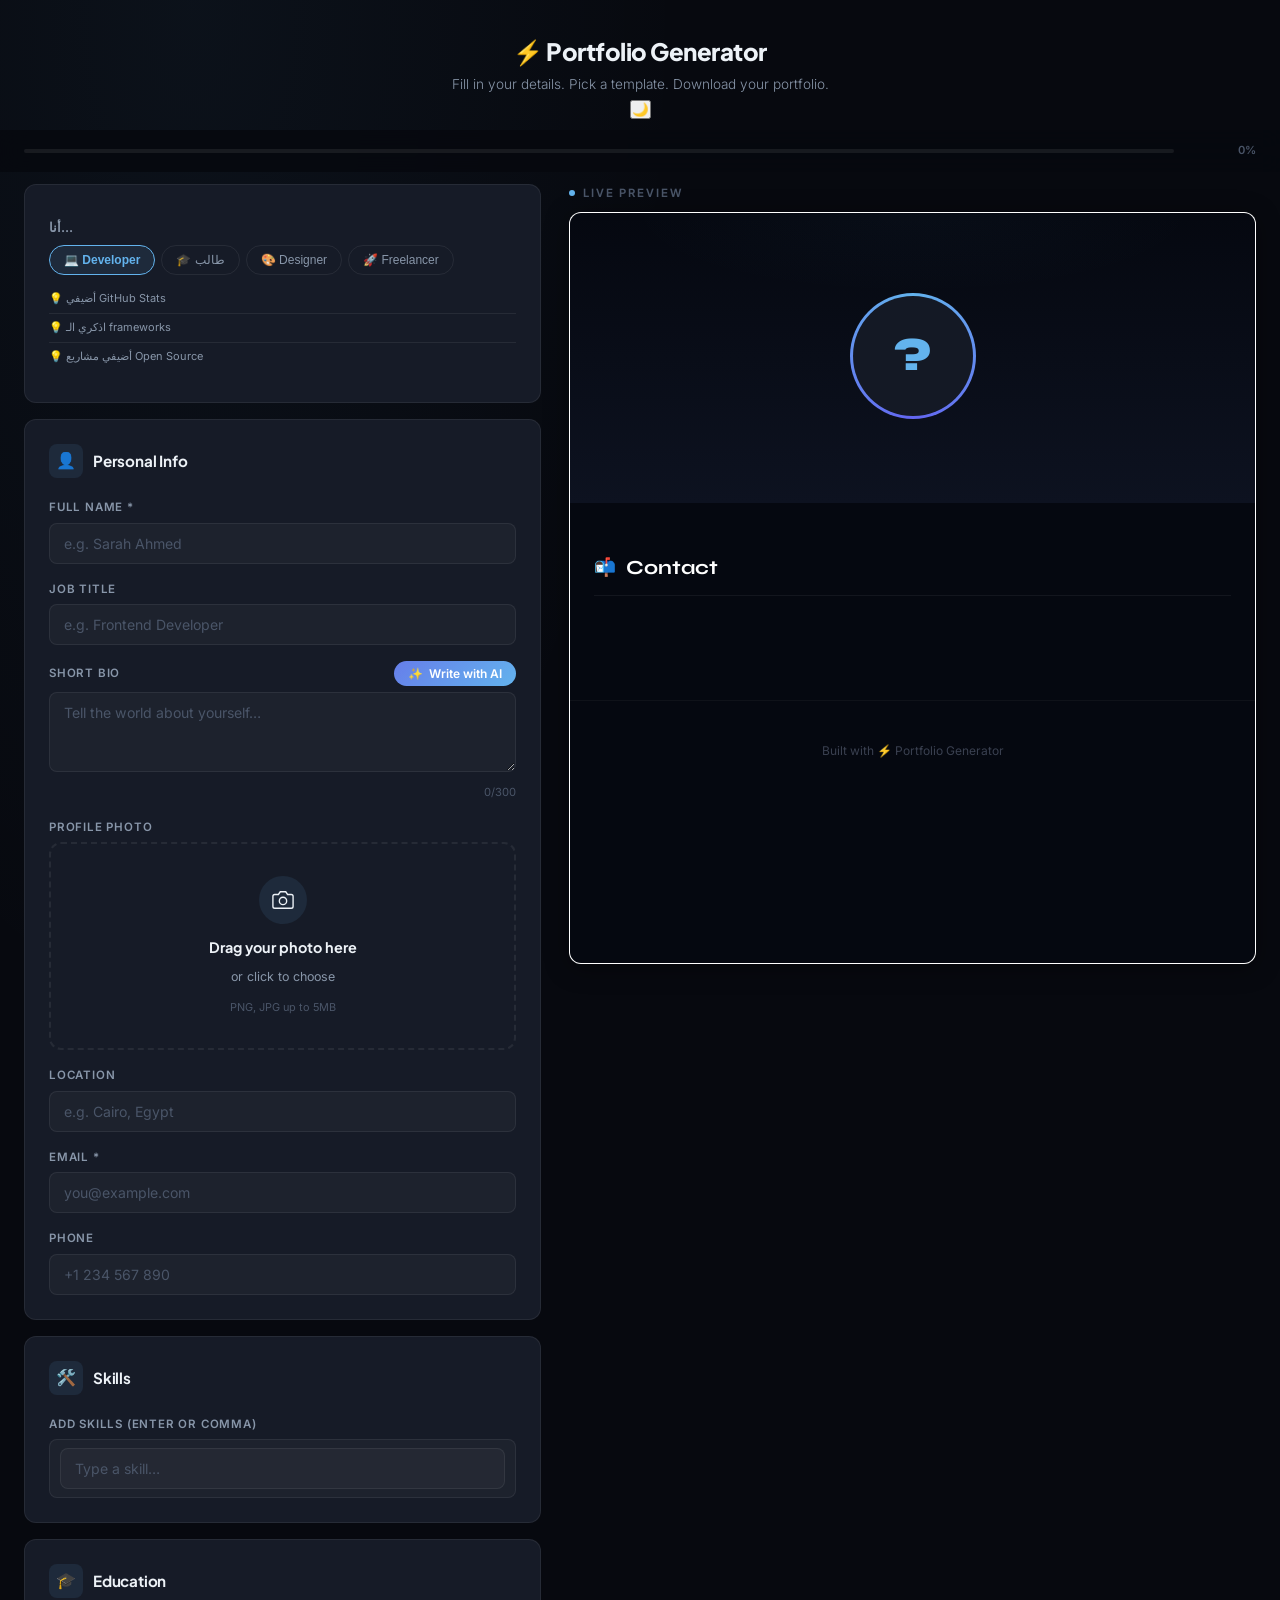
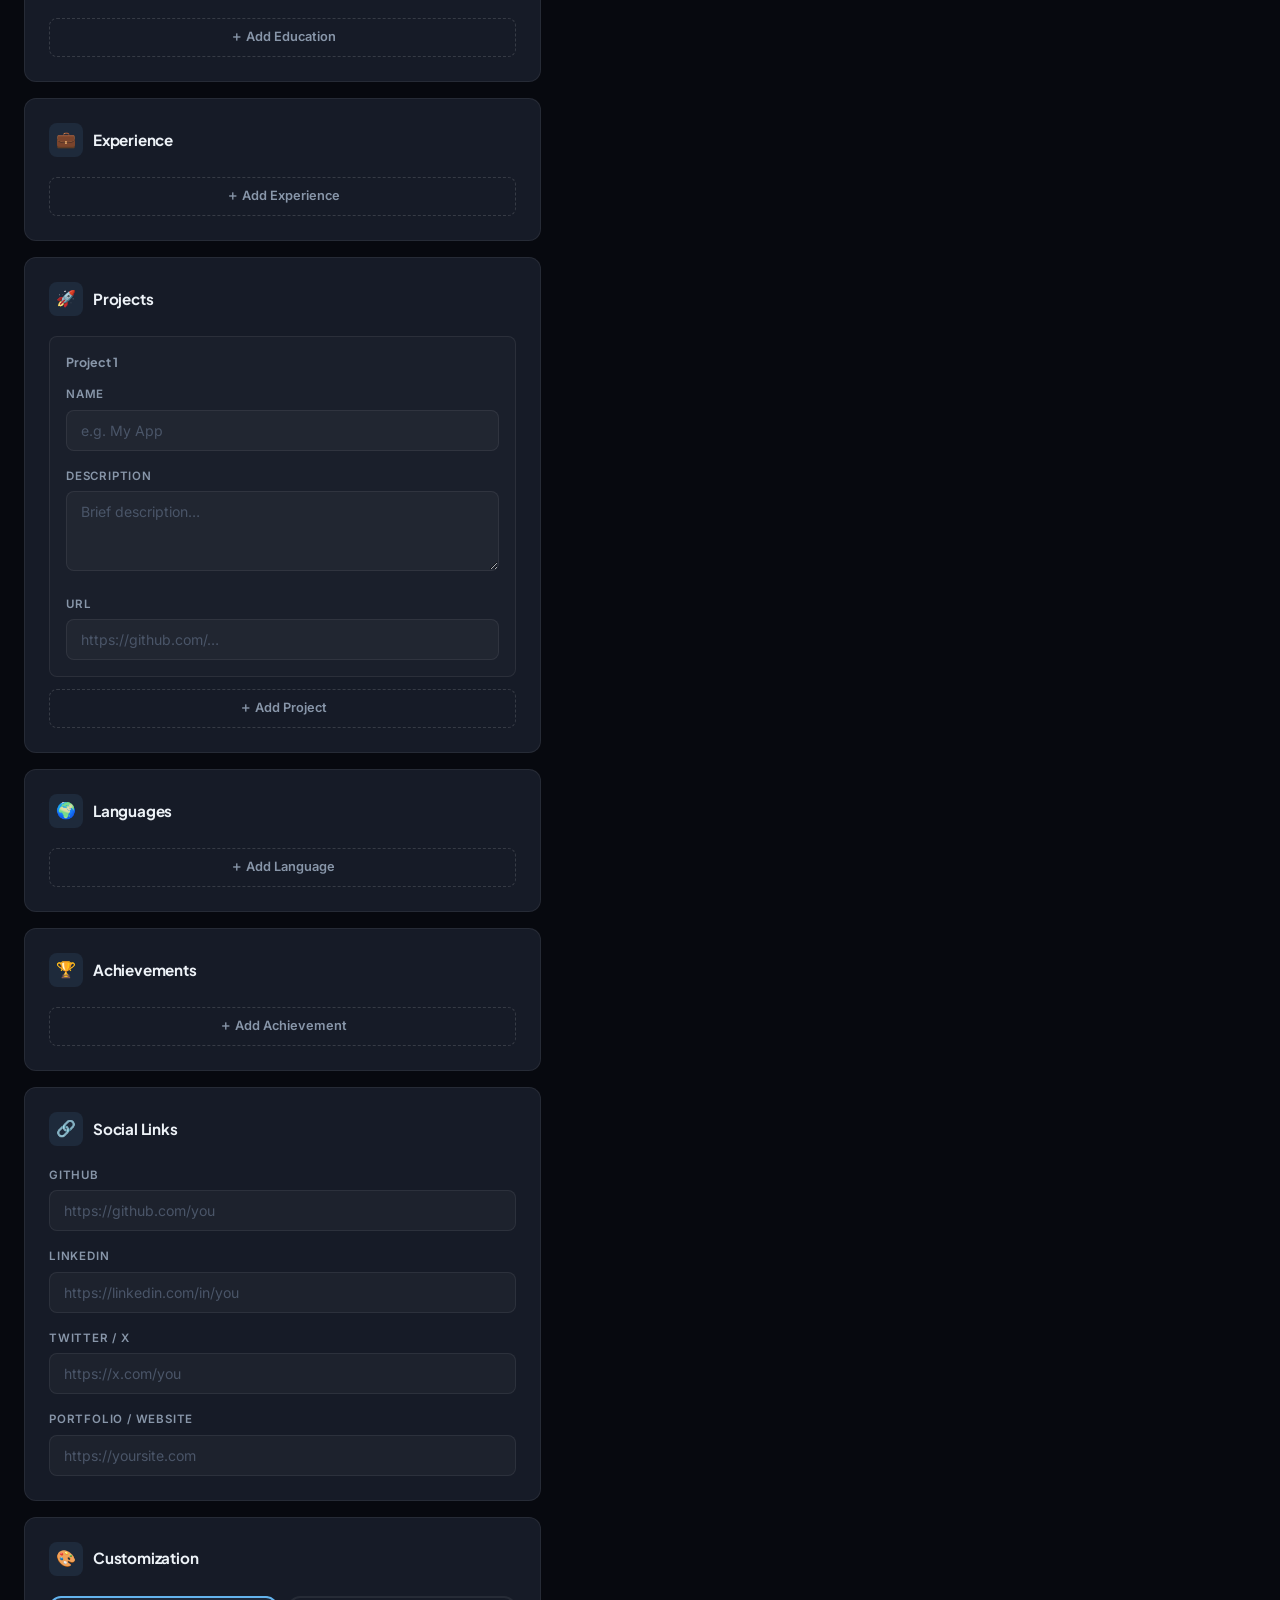
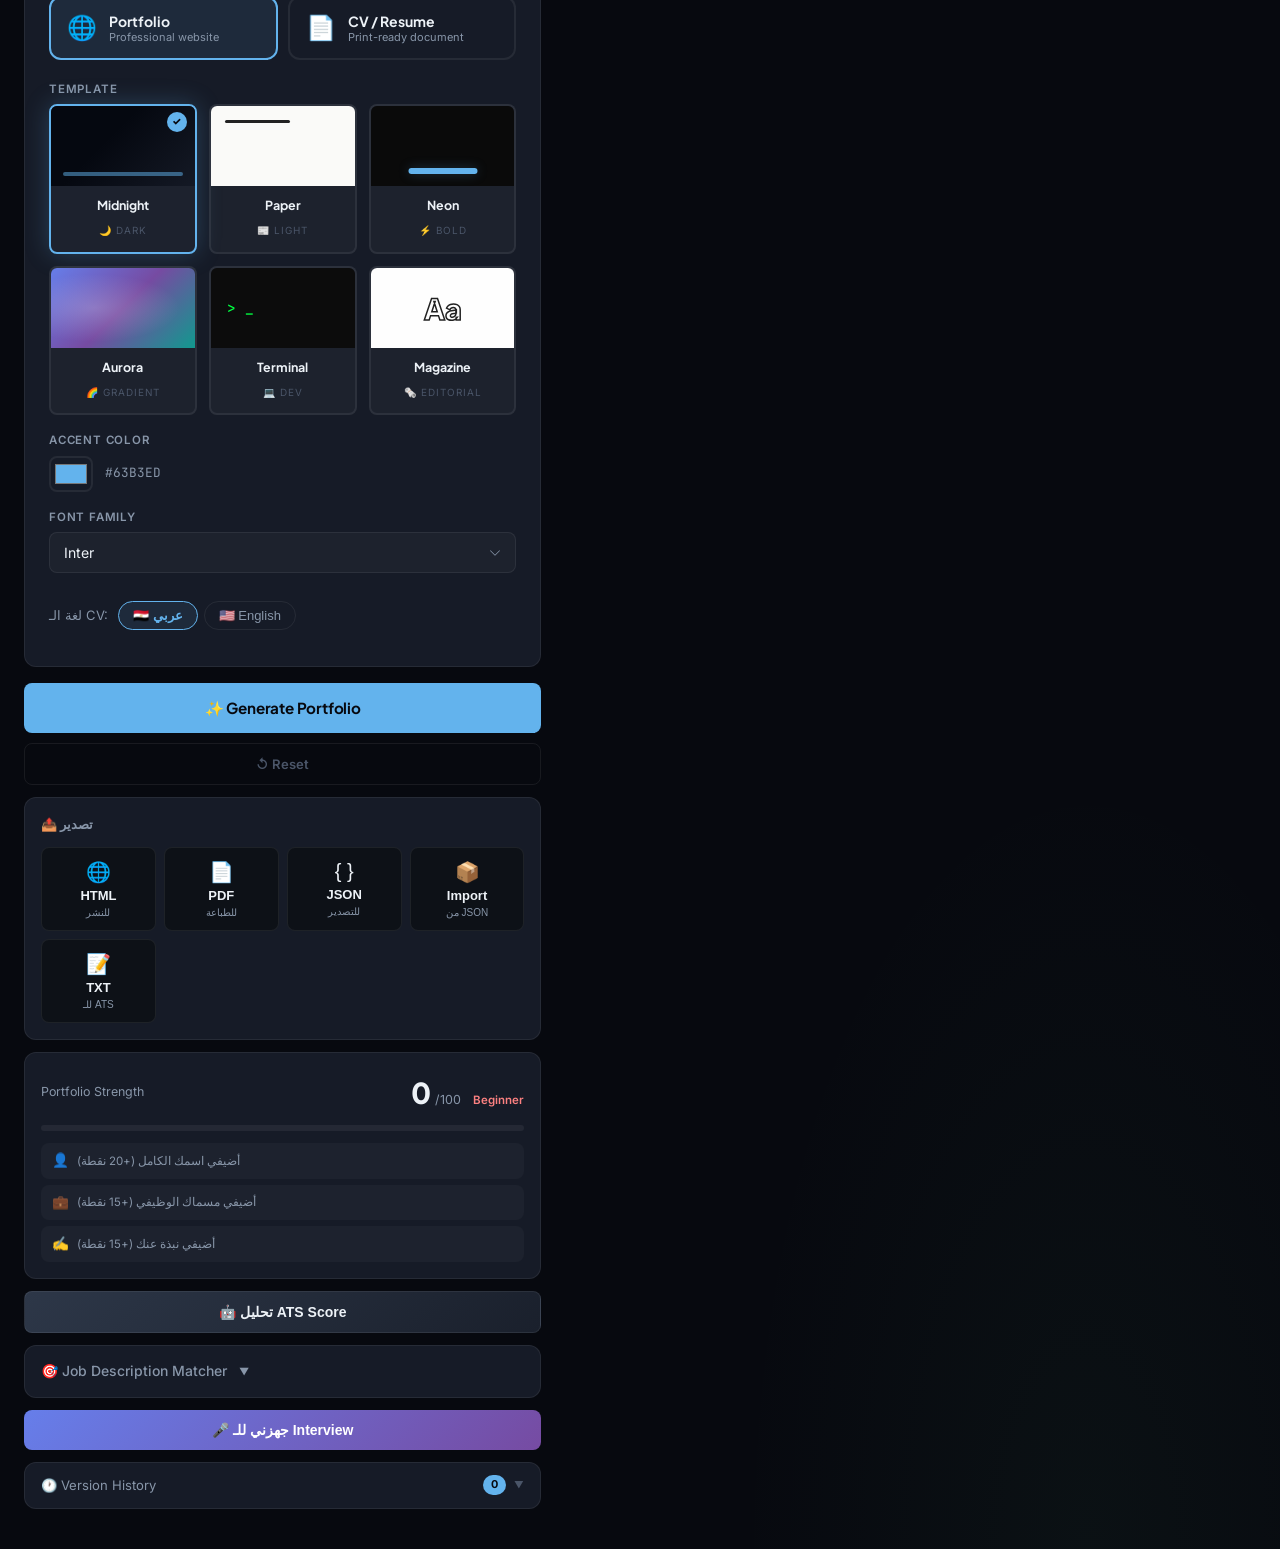
==== index.html @ d38e33a7 "fix: restructure files to root" ====
<!DOCTYPE html>
<html lang="en">
<head>
  <meta charset="UTF-8" />
  <meta name="viewport" content="width=device-width, initial-scale=1.0" />

  <!-- SEO -->
  <title>Portfolio Generator — اصنع Portfolio احترافي في دقيقتين</title>
  <meta name="description"
    content="أداة مجانية لإنشاء Portfolio و CV احترافي بالذكاء الاصطناعي. اختر من 6 قوالب، صدّر PDF، واحصل على ATS Score." />
  <meta name="keywords"
    content="portfolio generator, CV builder, resume, ذكاء اصطناعي, سيرة ذاتية" />
  <meta name="author" content="Portfolio Generator" />

  <!-- Open Graph (for WhatsApp / Facebook sharing) -->
  <meta property="og:title" content="Portfolio Generator" />
  <meta property="og:description" content="اصنع Portfolio احترافي في دقيقتين" />
  <meta property="og:type" content="website" />
  <meta property="og:url" content="https://yourusername.github.io/portfolio-generator" />
  <meta property="og:image" content="https://yourusername.github.io/portfolio-generator/preview.png" />

  <!-- Twitter Card -->
  <meta name="twitter:card" content="summary_large_image" />
  <meta name="twitter:title" content="Portfolio Generator" />
  <meta name="twitter:description" content="اصنع Portfolio احترافي في دقيقتين" />

  <!-- Favicon -->
  <link rel="icon" href="favicon.ico" />
  <link rel="apple-touch-icon" href="apple-touch-icon.png" />

  <!-- Fonts -->
  <link rel="preconnect" href="https://fonts.googleapis.com" />
  <link rel="preconnect" href="https://fonts.gstatic.com" crossorigin />
  <link href="https://fonts.googleapis.com/css2?family=Plus+Jakarta+Sans:wght@400;500;600;700;800&family=Inter:wght@300;400;500&display=swap" rel="stylesheet" />
  <link rel="stylesheet" href="style.css">
</head>
<body>

  <!-- App Loader -->
  <div id="appLoader" class="app-loader">
    <div class="loader-content">
      <div class="loader-spinner"></div>
      <p class="loader-text">جاري التحميل...</p>
    </div>
  </div>

  <header class="app-header">
    <div class="header-content">
      <div class="header-logo">
        <h1><span>⚡</span> Portfolio Generator</h1>
        <p>Fill in your details. Pick a template. Download your portfolio.</p>
      </div>
      <button class="theme-toggle" id="themeToggle" onclick="toggleTheme()" aria-label="Toggle theme">
        <span class="theme-icon">🌙</span>
      </button>
    </div>
  </header>

  <!-- Progress Bar -->
  <div class="progress-bar-container" id="progressContainer">
    <div class="progress-bar-track">
      <div class="progress-bar-fill" id="progressFill"></div>
    </div>
    <span class="progress-text" id="progressText">0%</span>
  </div>

  <main class="app-container">
    <!-- =================== FORM COLUMN =================== -->
    <div class="form-column" id="formColumn">

      <!-- Shared Portfolio Banner -->
      <div id="sharedBanner" class="shared-banner" style="display:none">
        <span>👀 You're viewing a shared Portfolio</span>
        <button type="button" onclick="window._clearSharedPortfolio()">Start Fresh</button>
      </div>


      <!-- Profile Type Selector -->
      <div class="form-section">
        <div class="profile-type-selector">
          <div class="profile-type-label">أنا...</div>
          <div class="profile-types">
            <button class="profile-type-btn active" data-type="developer" onclick="setProfileType('developer')" type="button">💻 Developer</button>
            <button class="profile-type-btn" data-type="student" onclick="setProfileType('student')" type="button">🎓 طالب</button>
            <button class="profile-type-btn" data-type="designer" onclick="setProfileType('designer')" type="button">🎨 Designer</button>
            <button class="profile-type-btn" data-type="freelancer" onclick="setProfileType('freelancer')" type="button">🚀 Freelancer</button>
          </div>
          <div id="profileTips" class="profile-tips"><div class="profile-tip">💡 أضيفي GitHub Stats</div><div class="profile-tip">💡 اذكري الـ frameworks</div><div class="profile-tip">💡 أضيفي مشاريع Open Source</div></div>
        </div>
      </div>

      <!-- Section 1: Personal Info -->
      <div class="form-section" id="sectionPersonal">
        <div class="section-header" data-section="personal">
          <div class="section-icon">👤</div>
          <span class="section-title">Personal Info</span>
          <span class="section-header-toggle" aria-hidden="true">▼</span>
        </div>
        <div class="section-body" id="bodyPersonal">
          <div class="field">
            <label for="fullName">Full Name *</label>
            <input type="text" id="fullName" class="form-input" placeholder="e.g. Sarah Ahmed" required>
            <p class="error-message" id="errorName">Name is required.</p>
          </div>
          <div class="field">
            <label for="jobTitle">Job Title</label>
            <input type="text" id="jobTitle" class="form-input" placeholder="e.g. Frontend Developer">
          </div>
          <div class="field">
            <div class="bio-header">
              <label for="bio">Short Bio</label>
              <button type="button" class="btn-ai" id="aiBioBtn">
                <span class="ai-icon">✨</span>
                <span class="ai-text">Write with AI</span>
              </button>
            </div>
            <textarea id="bio" class="form-input" maxlength="300" placeholder="Tell the world about yourself…"></textarea>
            <div class="char-count"><span id="bioCount">0</span>/300</div>
          </div>
          <!-- Photo Upload -->
          <div class="field">
            <label>Profile Photo</label>
            <div class="photo-upload-area" id="photoUploadArea">
              <div class="upload-placeholder" id="uploadPlaceholder">
                <div class="upload-icon">
                  <svg viewBox="0 0 24 24" fill="none"><path d="M23 19a2 2 0 0 1-2 2H3a2 2 0 0 1-2-2V8a2 2 0 0 1 2-2h4l2-3h6l2 3h4a2 2 0 0 1 2 2z" stroke="currentColor" stroke-width="1.5" fill="none"/><circle cx="12" cy="13" r="4" stroke="currentColor" stroke-width="1.5" fill="none"/></svg>
                </div>
                <p class="upload-label">Drag your photo here</p>
                <p class="upload-sub">or click to choose</p>
                <span class="upload-hint">PNG, JPG up to 5MB</span>
              </div>
              <img id="photoPreviewImg" class="photo-preview-img" alt="Profile photo preview" style="display:none" />
              <button class="remove-photo-btn" id="removePhotoBtn" type="button" style="display:none" aria-label="Remove photo">✕</button>
              <input type="file" id="photoInput" accept="image/*" style="display:none" />
            </div>
          </div>
          <div class="field">
            <label for="location">Location</label>
            <input type="text" id="location" class="form-input" placeholder="e.g. Cairo, Egypt">
          </div>
          <div class="field">
            <label for="email">Email *</label>
            <input type="email" id="email" class="form-input" placeholder="you@example.com">
            <p class="error-message" id="errorEmail">Please enter a valid email.</p>
          </div>
          <div class="field">
            <label for="phone">Phone</label>
            <input type="tel" id="phone" class="form-input" placeholder="+1 234 567 890">
          </div>
        </div>
      </div>

      <!-- Section 2: Skills -->
      <div class="form-section" id="sectionSkills">
        <div class="section-header" data-section="skills">
          <div class="section-icon">🛠️</div>
          <span class="section-title">Skills</span>
          <span class="section-header-toggle" aria-hidden="true">▼</span>
        </div>
        <div class="section-body" id="bodySkills">
          <div class="field" id="skillsField">
            <label>Add Skills (Enter or comma)</label>
            <div class="skills-input-wrapper" id="skillsWrapper">
              <input type="text" id="skillInput" placeholder="Type a skill…" aria-label="Skill input">
            </div>
            <p class="error-message" id="errorSkills">Please add at least one skill.</p>
          </div>
        </div>
      </div>

      <!-- Section 3: Education -->
      <div class="form-section" id="sectionEducation">
        <div class="section-header" data-section="education">
          <div class="section-icon">🎓</div>
          <span class="section-title">Education</span>
          <span class="section-header-toggle" aria-hidden="true">▼</span>
        </div>
        <div class="section-body" id="bodyEducation">
          <div id="educationContainer"></div>
          <button class="btn-add-block" id="addEduBtn" type="button">＋ Add Education</button>
        </div>
      </div>

      <!-- Section 4: Work Experience -->
      <div class="form-section" id="sectionExperience">
        <div class="section-header" data-section="experience">
          <div class="section-icon">💼</div>
          <span class="section-title">Experience</span>
          <span class="section-header-toggle" aria-hidden="true">▼</span>
        </div>
        <div class="section-body" id="bodyExperience">
          <div id="experienceContainer"></div>
          <button class="btn-add-block" id="addExpBtn" type="button">＋ Add Experience</button>
        </div>
      </div>

      <!-- Section 5: Projects -->
      <div class="form-section" id="sectionProjects">
        <div class="section-header" data-section="projects">
          <div class="section-icon">🚀</div>
          <span class="section-title">Projects</span>
          <span class="section-header-toggle" aria-hidden="true">▼</span>
        </div>
        <div class="section-body" id="bodyProjects">
          <div id="projectsContainer"></div>
          <button class="btn-add-block" id="addProjectBtn" type="button">＋ Add Project</button>
        </div>
      </div>

      <!-- Section 6: Languages -->
      <div class="form-section" id="sectionLanguages">
        <div class="section-header" data-section="languages">
          <div class="section-icon">🌍</div>
          <span class="section-title">Languages</span>
          <span class="section-header-toggle" aria-hidden="true">▼</span>
        </div>
        <div class="section-body" id="bodyLanguages">
          <div id="languagesContainer"></div>
          <button class="btn-add-block" id="addLangBtn" type="button">＋ Add Language</button>
        </div>
      </div>

      <!-- Section 7: Achievements -->
      <div class="form-section" id="sectionAchievements">
        <div class="section-header" data-section="achievements">
          <div class="section-icon">🏆</div>
          <span class="section-title">Achievements</span>
          <span class="section-header-toggle" aria-hidden="true">▼</span>
        </div>
        <div class="section-body" id="bodyAchievements">
          <div id="achievementsContainer"></div>
          <button class="btn-add-block" id="addAchBtn" type="button">＋ Add Achievement</button>
        </div>
      </div>

      <!-- Section 8: Social Links -->
      <div class="form-section" id="sectionSocial">
        <div class="section-header" data-section="social">
          <div class="section-icon">🔗</div>
          <span class="section-title">Social Links</span>
          <span class="section-header-toggle" aria-hidden="true">▼</span>
        </div>
        <div class="section-body" id="bodySocial">
          <div class="field">
            <label for="github">GitHub</label>
            <input type="url" id="github" class="form-input" placeholder="https://github.com/you">
            <div id="githubStatsPreview" style="display:none; margin-top:8px"></div>
          </div>
          <div class="field">
            <label for="linkedin">LinkedIn</label>
            <input type="url" id="linkedin" class="form-input" placeholder="https://linkedin.com/in/you">
          </div>
          <div class="field">
            <label for="twitter">Twitter / X</label>
            <input type="url" id="twitter" class="form-input" placeholder="https://x.com/you">
          </div>
          <div class="field">
            <label for="website">Portfolio / Website</label>
            <input type="url" id="website" class="form-input" placeholder="https://yoursite.com">
          </div>
        </div>
      </div>

      <!-- Section 9: Customization -->
      <div class="form-section" id="sectionCustomize">
        <div class="section-header" data-section="customize">
          <div class="section-icon">🎨</div>
          <span class="section-title">Customization</span>
          <span class="section-header-toggle" aria-hidden="true">▼</span>
        </div>
        <div class="section-body" id="bodyCustomize">
          <!-- Output Type Selector -->
          <div class="output-type-selector" id="outputTypeSelector">
            <button class="output-btn active" data-type="portfolio" type="button">
              <span class="output-icon">🌐</span>
              <div><strong>Portfolio</strong><small>Professional website</small></div>
            </button>
            <button class="output-btn" data-type="cv" type="button">
              <span class="output-icon">📄</span>
              <div><strong>CV / Resume</strong><small>Print-ready document</small></div>
            </button>
          </div>
          <div class="field">
            <label>Template</label>
            <div class="template-grid" id="templateGrid"></div>
          </div>
          <div class="field">
            <label for="primaryColor">Accent Color</label>
            <div class="color-picker-row">
              <input type="color" id="primaryColor" value="#63B3ED">
              <span id="colorHex">#63B3ED</span>
            </div>
          </div>
          <div class="field">
            <label for="fontSelect">Font Family</label>
            <select id="fontSelect" class="form-input">
              <option value="Inter" selected>Inter</option>
              <option value="Plus Jakarta Sans">Plus Jakarta Sans</option>
              <option value="DM Sans">DM Sans</option>
              <option value="Poppins">Poppins</option>
            </select>
          </div>
          <!-- Language Toggle -->
          <div class="lang-toggle">
            <span class="lang-label">لغة الـ CV:</span>
            <div class="lang-buttons">
              <button class="lang-btn active" data-lang="ar" onclick="setLanguage('ar')" type="button">🇪🇬 عربي</button>
              <button class="lang-btn" data-lang="en" onclick="setLanguage('en')" type="button">🇺🇸 English</button>
            </div>
          </div>
        </div>
      </div>

      <!-- Action Buttons -->
      <div style="padding:0;">
        <button class="btn-generate" id="generateBtn" type="button">✨ Generate Portfolio</button>
        <div class="actions-row">
          <button class="btn-secondary hidden" id="downloadBtn" type="button">⬇ Download HTML</button>
          <button class="btn-secondary hidden" id="downloadPdfBtn" type="button">🖨 Print / PDF</button>
          <button class="btn-ghost" id="resetBtn" type="button">↺ Reset</button>
        </div>

        <!-- Export Panel -->
        <div class="export-panel" style="margin-top:12px">
          <div class="export-title">📤 تصدير</div>
          <div class="export-buttons">
            <button class="export-btn" onclick="exportHTML()" type="button"><span class="export-icon">🌐</span><span class="export-label">HTML</span><span class="export-sub">للنشر</span></button>
            <button class="export-btn" onclick="exportPDF()" type="button"><span class="export-icon">📄</span><span class="export-label">PDF</span><span class="export-sub">للطباعة</span></button>
            <button class="export-btn" onclick="exportJSON()" type="button"><span class="export-icon">{ }</span><span class="export-label">JSON</span><span class="export-sub">للتصدير</span></button>
            <button class="export-btn import-btn" onclick="triggerImportJSON()" type="button">
              <span class="export-icon">📦</span>
              <span class="export-label">Import</span>
              <span class="export-sub">من JSON</span>
            </button>
            <input type="file" id="jsonImportInput" accept=".json" style="display:none" onchange="handleJSONImport(event)" />
            <button class="export-btn" onclick="exportTXT()" type="button"><span class="export-icon">📝</span><span class="export-label">TXT</span><span class="export-sub">للـ ATS</span></button>
          </div>
        </div>

        <!-- Share Box -->
        <div id="shareBox" class="share-box" style="display:none">
          <span class="share-label">🔗 Portfolio Link</span>
          <div class="share-input-row">
            <input id="shareUrl" type="text" readonly class="share-url-input" />
            <button type="button" class="btn-copy" id="copyShareBtn">Copy</button>
          </div>
          <p class="share-note">Anyone with this link can view your portfolio directly</p>
          
          <!-- QR Code Section -->
          <div class="qr-section" id="qrSection" style="display:none">
            <div class="qr-label">📱 QR Code للمشاركة السريعة</div>
            <div class="qr-container">
              <img id="qrCodeImg" class="qr-image" alt="QR Code" />
              <div class="qr-actions">
                <button class="qr-btn" onclick="downloadQRCode()" type="button">⬇️ تنزيل</button>
                <p class="qr-tip">اسكانه بالموبايل للوصول المباشر</p>
              </div>
            </div>
          </div>
        </div>

        <!-- Portfolio Score -->
        <div class="score-card" id="scoreCard">
          <div class="score-header">
            <span class="score-title">Portfolio Strength</span>
            <div class="score-value">
              <span id="scoreNumber">0</span>
              <span class="score-max">/100</span>
              <span id="scoreLabel" class="score-label">Beginner</span>
            </div>
          </div>
          <div class="score-bar-bg">
            <div id="scoreBar" class="score-bar-fill"></div>
          </div>
          <div id="scoreTips" class="score-tips"></div>
        </div>

        <!-- ATS Score Analyzer -->
        <button class="btn-ats" onclick="analyzeATS()" id="atsBtn" type="button">🤖 تحليل ATS Score</button>
        <div id="atsPanel" style="display:none"></div>

        <!-- JD Matcher -->
        <div class="jd-matcher-panel">
          <div class="jd-header" onclick="toggleJDMatcher()">
            <span>🎯 Job Description Matcher</span>
            <span class="jd-badge" id="jdMatchBadge" style="display:none">0%</span>
            <span class="jd-arrow">▼</span>
          </div>
          <div id="jdMatcherBody" class="jd-body" style="display:none">
            <textarea id="jobDescInput" class="jd-textarea" placeholder="الصق هنا الـ Job Description من LinkedIn أو أي موقع..."></textarea>
            <div class="jd-actions-group">
              <button class="btn-match" onclick="matchJobDescription()" type="button">🎯 تحليل التطابق</button>
              <button class="btn-coverletter" onclick="generateCoverLetter()" id="coverLetterBtn" type="button">💌 اكتب Cover Letter</button>
            </div>
            <div id="jdResults" style="display:none"></div>
            <div id="coverLetterPanel" style="display:none"></div>
          </div>
        </div>

        <!-- Interview Prep -->
        <button class="btn-interview" onclick="generateInterviewPrep()" id="interviewBtn" type="button">🎤 جهزني للـ Interview</button>
        <div id="interviewPanel" style="display:none"></div>

        <!-- Version History -->
        <div class="version-panel" id="versionPanel">
          <div class="version-header" id="versionHeaderBtn">
            <span>🕐 Version History</span>
            <span id="versionCount" class="version-badge">0</span>
            <span class="version-arrow" id="versionArrow">▼</span>
          </div>
          <div id="versionList" class="version-list hidden"></div>
        </div>
      </div>

    </div>

    <!-- =================== PREVIEW COLUMN =================== -->
    <div class="preview-column" id="previewColumn">
      <div class="preview-label"><span class="dot"></span> Live Preview</div>
      <div class="preview-frame-wrapper">
        <iframe id="previewFrame" title="Portfolio Preview" sandbox="allow-same-origin"></iframe>
      </div>
    </div>
  </main>

  <!-- Toast Container -->
  <div class="toast-container" id="toastContainer"></div>

  <!-- Mobile Tab Bar -->
  <nav class="mobile-tabs" id="mobileTabs">
    <button class="tab-btn active" data-tab="form" type="button">
      <svg viewBox="0 0 24 24"><path d="M11 4H4a2 2 0 0 0-2 2v14a2 2 0 0 0 2 2h14a2 2 0 0 0 2-2v-7"/><path d="M18.5 2.5a2.121 2.121 0 0 1 3 3L12 15l-4 1 1-4 9.5-9.5z"/></svg>
      <span>Edit</span>
    </button>
    <button class="tab-btn" data-tab="preview" type="button">
      <svg viewBox="0 0 24 24"><path d="M1 12s4-8 11-8 11 8 11 8-4 8-11 8-11-8-11-8z"/><circle cx="12" cy="12" r="3"/></svg>
      <span>Preview</span>
    </button>
    <button class="tab-btn" data-tab="download" type="button">
      <svg viewBox="0 0 24 24"><path d="M21 15v4a2 2 0 0 1-2 2H5a2 2 0 0 1-2-2v-4"/><polyline points="7 10 12 15 17 10"/><line x1="12" y1="15" x2="12" y2="3"/></svg>
      <span>Export</span>
    </button>
  </nav>

  <!-- Template scripts -->
  <script src="templates/modern.js"></script>
  <script src="templates/minimal.js"></script>
  <script src="templates/bold.js"></script>
  <script src="templates/aurora.js"></script>
  <script src="templates/terminal.js"></script>
  <script src="templates/magazine.js"></script>
  <script src="templates/cv-classic.js"></script>
  <script src="templates/cv-modern.js"></script>
  <script src="app.js"></script>
</body>
</html>
---- style.css ----
/* ================================================================
   Portfolio Generator — style.css
   Professional Steel Blue Design System
   ================================================================ */

@import url('https://fonts.googleapis.com/css2?family=Plus+Jakarta+Sans:wght@400;500;600;700;800&family=Inter:wght@300;400;500&family=JetBrains+Mono:wght@400;500&display=swap');

/* ---------- Design Tokens ---------- */
:root {
  --bg-primary:    #07090F;
  --bg-secondary:  #0D1117;
  --bg-card:       #161B27;
  --bg-hover:      #1C2333;
  --bg-input:      rgba(255,255,255,0.03);
  --border:        rgba(255,255,255,0.07);
  --border-hover:  rgba(255,255,255,0.14);
  --border-focus:  rgba(99,179,237,0.5);
  --accent:        #63B3ED;
  --accent-dim:    rgba(99,179,237,0.10);
  --accent-strong: #90CDF4;
  --accent-glow:   rgba(99,179,237,0.25);
  --text-primary:  #EDF2F7;
  --text-secondary:#8896A9;
  --text-muted:    #4A5568;
  --success:       #68D391;
  --warning:       #F6AD55;
  --danger:        #FC8181;
  --font-display:  'Plus Jakarta Sans', sans-serif;
  --font-body:     'Inter', sans-serif;
  --font-mono:     'JetBrains Mono', monospace;
  --radius:        12px;
  --radius-sm:     8px;
  --radius-xs:     4px;
  --radius-pill:   999px;
  --shadow:        0 4px 24px rgba(0,0,0,0.4);
  --shadow-glow:   0 0 24px var(--accent-glow);
  --transition:    all 0.25s cubic-bezier(0.4, 0, 0.2, 1);
}

[data-theme="light"] {
  --bg-primary:    #F7F9FC;
  --bg-secondary:  #EEF2F7;
  --bg-card:       #FFFFFF;
  --bg-hover:      #E8EDF5;
  --border:        rgba(0, 0, 0, 0.08);
  --border-focus:  rgba(37, 99, 235, 0.4);
  --accent:        #2563EB;
  --accent-dim:    rgba(37, 99, 235, 0.08);
  --accent-strong: #1D4ED8;
  --text-primary:  #0F172A;
  --text-secondary:#475569;
  --text-muted:    #94A3B8;
  --success:       #16A34A;
  --warning:       #D97706;
  --danger:        #DC2626;
}

/* ---------- Reset ---------- */
*,*::before,*::after { box-sizing: border-box; margin: 0; padding: 0; }
html { scroll-behavior: smooth; }

body {
  font-family: var(--font-body);
  background: var(--bg-primary);
  color: var(--text-primary);
  line-height: 1.6;
  min-height: 100vh;
  -webkit-font-smoothing: antialiased;
  -moz-osx-font-smoothing: grayscale;
  background-image:
    radial-gradient(ellipse 70% 40% at 15% 0%, rgba(99,179,237,0.05) 0%, transparent 55%),
    radial-gradient(ellipse 50% 30% at 85% 100%, rgba(104,211,145,0.04) 0%, transparent 55%);
}

/* ---------- Header ---------- */
.app-header {
  position: relative; z-index: 10;
  text-align: center; padding: 32px 20px 8px;
}
.app-header h1 {
  font-family: var(--font-display);
  font-size: 1.5rem; font-weight: 800;
  letter-spacing: -0.5px; color: var(--text-primary);
}
.app-header h1 span { color: var(--accent); }
.app-header p {
  color: var(--text-secondary);
  font-size: 0.85rem; margin-top: 4px; font-weight: 300;
}

/* ---------- Progress Bar ---------- */
.progress-bar-container {
  position: sticky; top: 0; z-index: 100;
  padding: 12px 24px; max-width: 1440px;
  margin: 0 auto; display: flex;
  align-items: center; gap: 12px;
  background: rgba(7,9,15,0.85);
  backdrop-filter: blur(12px);
  -webkit-backdrop-filter: blur(12px);
}
.progress-bar-track {
  flex: 1; height: 4px;
  background: var(--border);
  border-radius: var(--radius-pill); overflow: hidden;
}
.progress-bar-fill {
  height: 100%; border-radius: var(--radius-pill);
  background: var(--accent);
  transition: width 0.5s cubic-bezier(.4,0,.2,1);
  box-shadow: 0 0 12px var(--accent-glow);
}
.progress-text {
  font-size: 0.7rem; font-weight: 600;
  color: var(--text-muted); min-width: 70px;
  text-align: right; font-family: var(--font-body);
}

/* ---------- Layout ---------- */
.app-container {
  position: relative; z-index: 1;
  display: flex; gap: 28px;
  max-width: 1440px; margin: 0 auto;
  padding: 12px 24px 40px;
}
.form-column {
  width: 42%; flex-shrink: 0;
  display: flex; flex-direction: column; gap: 16px;
}
.preview-column {
  flex: 1; position: sticky;
  top: 60px; height: calc(100vh - 120px);
  display: flex; flex-direction: column;
}
.preview-label {
  font-family: var(--font-display);
  font-size: 0.7rem; font-weight: 700;
  text-transform: uppercase; letter-spacing: 2px;
  color: var(--text-muted); margin-bottom: 10px;
  display: flex; align-items: center; gap: 8px;
}
.preview-label .dot {
  width: 6px; height: 6px; border-radius: 50%;
  background: var(--accent);
  animation: pulse-dot 2s ease infinite;
}
@keyframes pulse-dot { 0%,100%{opacity:1} 50%{opacity:0.3} }
.preview-frame-wrapper {
  flex: 1; border-radius: var(--radius);
  overflow: hidden; border: 1px solid var(--border);
  background: #fff; box-shadow: var(--shadow); position: relative;
}
.preview-frame-wrapper iframe {
  width: 100%; height: 100%; border: none; display: block;
  transition: opacity 0.2s ease, transform 0.2s ease;
}

/* ---------- Form Sections ---------- */
.form-section {
  background: var(--bg-card);
  border: 1px solid var(--border);
  border-radius: var(--radius);
  padding: 24px;
  transition: border-color var(--transition);
  animation: fadeUp 0.5s ease both;
}
.form-section:hover { border-color: var(--border-hover); }
.form-section:nth-child(1) { animation-delay: 0.05s; }
.form-section:nth-child(2) { animation-delay: 0.10s; }
.form-section:nth-child(3) { animation-delay: 0.15s; }
.form-section:nth-child(4) { animation-delay: 0.20s; }
.form-section:nth-child(5) { animation-delay: 0.25s; }
.form-section:nth-child(6) { animation-delay: 0.30s; }
.form-section:nth-child(7) { animation-delay: 0.35s; }
.form-section:nth-child(8) { animation-delay: 0.40s; }
.form-section:nth-child(9) { animation-delay: 0.45s; }
@keyframes fadeUp {
  from { opacity: 0; transform: translateY(24px); }
  to   { opacity: 1; transform: translateY(0); }
}
.section-header {
  display: flex; align-items: center; gap: 10px;
  margin-bottom: 20px; cursor: default;
}
.section-icon {
  width: 34px; height: 34px;
  border-radius: var(--radius-sm);
  background: var(--accent-dim);
  display: flex; align-items: center; justify-content: center;
  font-size: 1rem;
}
.section-title {
  font-family: var(--font-display);
  font-size: 0.95rem; font-weight: 700; letter-spacing: -0.2px;
}
.section-header-toggle {
  display: none; margin-left: auto;
  font-size: 0.7rem; color: var(--text-muted);
  transition: transform 0.25s;
}

/* ---------- Form Inputs ---------- */
.field { margin-bottom: 16px; }
.field:last-child { margin-bottom: 0; }
.field label {
  display: block; font-size: 0.72rem; font-weight: 600;
  color: var(--text-secondary); margin-bottom: 6px;
  text-transform: uppercase; letter-spacing: 0.8px;
  font-family: var(--font-body);
}
.form-input,
.field input[type="text"],
.field input[type="email"],
.field input[type="url"],
.field input[type="tel"],
.field textarea,
.field select {
  width: 100%; padding: 11px 14px;
  font-family: var(--font-body); font-size: 0.88rem;
  color: var(--text-primary); background: var(--bg-input);
  border: 1.5px solid var(--border);
  border-radius: var(--radius-sm); outline: none;
  transition: border-color 0.25s, box-shadow 0.25s, background 0.25s;
}
.field input::placeholder, .field textarea::placeholder { color: var(--text-muted); }
.field input:hover, .field textarea:hover, .field select:hover {
  border-color: var(--border-hover); background: rgba(255,255,255,0.05);
}
.form-input:focus, .field input:focus, .field textarea:focus, .field select:focus {
  border-color: var(--accent);
  box-shadow: 0 0 0 3px var(--accent-dim);
  outline: none; background: rgba(255,255,255,0.05);
}
.field textarea { resize: vertical; min-height: 80px; }
.field .char-count {
  text-align: right; font-size: 0.7rem;
  color: var(--text-muted); margin-top: 4px; transition: color 0.2s;
}
.field .char-count.near-limit { color: var(--danger); }
.field .error-message {
  color: var(--danger); font-size: 0.75rem;
  margin-top: 5px; display: none;
}
.field.has-error .error-message { display: block; }
.field.has-error input, .field.has-error textarea {
  border-color: var(--danger);
  box-shadow: 0 0 0 3px rgba(252,129,129,0.12);
}
.field input[type="color"] {
  width: 44px; height: 36px; padding: 2px;
  border: 2px solid var(--border);
  border-radius: var(--radius-sm); cursor: pointer;
  background: transparent; transition: border-color 0.2s;
}
.field input[type="color"]:hover { border-color: var(--accent); }
.color-picker-row { display: flex; align-items: center; gap: 12px; }
.color-picker-row span {
  font-size: 0.8rem; color: var(--text-secondary);
  font-family: var(--font-mono);
}
.field select {
  cursor: pointer; appearance: none;
  background-image: url("data:image/svg+xml,%3Csvg xmlns='http://www.w3.org/2000/svg' width='12' height='12' fill='%238896A9' viewBox='0 0 16 16'%3E%3Cpath d='M1.646 4.646a.5.5 0 0 1 .708 0L8 10.293l5.646-5.647a.5.5 0 0 1 .708.708l-6 6a.5.5 0 0 1-.708 0l-6-6a.5.5 0 0 1 0-.708z'/%3E%3C/svg%3E");
  background-repeat: no-repeat;
  background-position: right 14px center; padding-right: 36px;
}

/* ---------- Photo Upload ---------- */
.photo-upload-area {
  border: 2px dashed var(--border); border-radius: var(--radius);
  padding: 32px; text-align: center; cursor: pointer;
  transition: var(--transition); position: relative;
  background: var(--bg-card); display: flex;
  flex-direction: column; align-items: center;
  justify-content: center; min-height: 160px;
}
.photo-upload-area:hover, .photo-upload-area.drag-over {
  border-color: var(--accent); background: var(--accent-dim);
}
.upload-placeholder { display: flex; flex-direction: column; align-items: center; gap: 8px; }
.upload-icon {
  width: 48px; height: 48px; border-radius: 50%;
  background: var(--accent-dim); display: flex;
  align-items: center; justify-content: center; margin-bottom: 4px;
}
.upload-icon svg { width: 22px; height: 22px; fill: var(--accent); }
.upload-label { font-family: var(--font-display); font-weight: 700; font-size: 0.9rem; color: var(--text-primary); }
.upload-sub { font-size: 0.78rem; color: var(--text-secondary); }
.upload-hint { font-size: 0.68rem; color: var(--text-muted); margin-top: 4px; }
.photo-preview-img {
  width: 120px; height: 120px; border-radius: 50%;
  object-fit: cover; border: 3px solid var(--accent);
  display: block; margin: 0 auto; box-shadow: 0 0 24px var(--accent-glow);
}
.remove-photo-btn {
  position: absolute; top: 8px; right: 8px;
  background: var(--danger); color: white; border: none;
  border-radius: 50%; width: 28px; height: 28px;
  cursor: pointer; font-size: 12px; display: flex;
  align-items: center; justify-content: center;
  transition: var(--transition); z-index: 2;
}
.remove-photo-btn:hover { transform: scale(1.1); }

/* ---------- Skills Tags ---------- */
.skills-input-wrapper {
  display: flex; flex-wrap: wrap; gap: 8px;
  padding: 8px 10px; background: var(--bg-input);
  border: 1.5px solid var(--border);
  border-radius: var(--radius-sm);
  transition: border-color 0.25s, box-shadow 0.25s;
  cursor: text; min-height: 46px; align-items: center;
}
.skills-input-wrapper:focus-within {
  border-color: var(--accent);
  box-shadow: 0 0 0 3px var(--accent-dim);
}
.skills-input-wrapper input {
  flex: 1; min-width: 100px; border: none; outline: none;
  background: transparent; font-family: var(--font-body);
  font-size: 0.86rem; color: var(--text-primary); padding: 4px 2px;
}
.skills-input-wrapper input::placeholder { color: var(--text-muted); }
.skill-tag {
  display: inline-flex; align-items: center; gap: 6px;
  padding: 4px 10px 4px 12px;
  background: var(--accent-dim); color: var(--accent);
  border-radius: var(--radius-pill); font-size: 0.78rem;
  font-weight: 600; animation: tagPop 0.2s cubic-bezier(0.34, 1.56, 0.64, 1);
}
@keyframes tagPop { from{opacity:0;transform:scale(0.7)} to{opacity:1;transform:scale(1)} }
.skill-tag .remove-tag {
  width: 18px; height: 18px; border-radius: 50%;
  border: none; background: rgba(99,179,237,0.15);
  color: var(--accent); font-size: 0.72rem; cursor: pointer;
  display: flex; align-items: center; justify-content: center;
  transition: background 0.2s; line-height: 1;
}
.skill-tag .remove-tag:hover { background: var(--accent); color: var(--bg-primary); }

/* ---------- Repeatable Blocks ---------- */
.project-block {
  background: rgba(255,255,255,0.02);
  border: 1px solid var(--border);
  border-radius: var(--radius-sm);
  padding: 16px; margin-bottom: 12px; animation: fadeUp 0.3s ease;
}
.project-block-header {
  display: flex; justify-content: space-between;
  align-items: center; margin-bottom: 12px;
}
.project-block-header span {
  font-size: 0.78rem; font-weight: 700;
  color: var(--text-secondary); font-family: var(--font-display);
}
.btn-remove-project {
  background: none; border: 1px solid rgba(252,129,129,0.25);
  color: var(--danger); font-size: 0.7rem; font-weight: 600;
  padding: 4px 10px; border-radius: var(--radius-sm);
  cursor: pointer; transition: var(--transition); font-family: var(--font-body);
}
.btn-remove-project:hover { background: rgba(252,129,129,0.1); border-color: var(--danger); }
.btn-add-block {
  display: flex; align-items: center; gap: 6px; margin-top: 4px;
  background: none; border: 1.5px dashed var(--border-hover);
  color: var(--text-secondary); padding: 10px 16px;
  border-radius: var(--radius-sm); font-family: var(--font-body);
  font-size: 0.8rem; font-weight: 600; cursor: pointer;
  width: 100%; justify-content: center; transition: var(--transition);
}
.btn-add-block:hover { border-color: var(--accent); color: var(--accent); background: var(--accent-dim); }
.lang-row { display: flex; gap: 10px; align-items: flex-end; margin-bottom: 12px; animation: fadeUp 0.3s ease; }
.lang-row .field { flex: 1; margin-bottom: 0; }
.lang-row .btn-remove-project { align-self: center; margin-top: 20px; }
.achievement-block {
  background: rgba(255,255,255,0.02);
  border: 1px solid var(--border);
  border-radius: var(--radius-sm);
  padding: 14px; margin-bottom: 10px; animation: fadeUp 0.3s ease;
}
.achievement-block .field { margin-bottom: 10px; }

/* ---------- Output Type Selector ---------- */
.output-type-selector {
  display: grid; grid-template-columns: 1fr 1fr;
  gap: 10px; margin-bottom: 20px;
}
.output-btn {
  display: flex; align-items: center; gap: 12px;
  padding: 14px 16px; background: var(--bg-card);
  border: 2px solid var(--border); border-radius: var(--radius);
  cursor: pointer; transition: var(--transition);
  text-align: left; color: var(--text-primary);
  font-family: var(--font-body);
}
.output-btn strong { display: block; font-size: 14px; font-family: var(--font-display); }
.output-btn small { display: block; font-size: 11px; color: var(--text-secondary); }
.output-btn.active { border-color: var(--accent); background: var(--accent-dim); }
.output-btn:hover:not(.active) { border-color: var(--border-focus); }
.output-icon { font-size: 24px; }

/* ---------- Template Selector ---------- */
.template-grid {
  display: grid; grid-template-columns: repeat(3, 1fr); gap: 12px;
}
.template-card {
  position: relative; border: 2px solid var(--border);
  border-radius: var(--radius-sm); padding: 0;
  text-align: center; cursor: pointer;
  transition: var(--transition); background: var(--bg-input); overflow: hidden;
}
.template-card:hover { border-color: var(--border-hover); transform: translateY(-2px); }
.template-card.active { border-color: var(--accent); box-shadow: var(--shadow-glow); }
.template-card.active::after {
  content: '✓'; position: absolute; top: 6px; right: 8px;
  width: 20px; height: 20px; background: var(--accent);
  color: var(--bg-primary); border-radius: 50%;
  font-size: 0.65rem; display: flex; align-items: center;
  justify-content: center; font-weight: 800; z-index: 2;
}
.template-thumbnail { width: 100%; height: 80px; position: relative; }
.midnight-thumb { background: linear-gradient(135deg, #050810 40%, #141925); }
.midnight-thumb::after {
  content: ''; position: absolute;
  bottom: 10px; left: 12px; right: 12px;
  height: 4px; border-radius: 2px;
  background: var(--accent); opacity: 0.5;
}
.paper-thumb { background: #FAFAF8; }
.paper-thumb::after {
  content: ''; position: absolute;
  top: 14px; left: 14px; width: 45%; height: 3px;
  background: #222; border-radius: 2px;
}
.neon-thumb { background: #0A0A0A; }
.neon-thumb::after {
  content: ''; position: absolute;
  bottom: 12px; left: 50%; transform: translateX(-50%);
  width: 48%; height: 6px; border-radius: 3px;
  background: var(--accent); box-shadow: 0 0 12px var(--accent-glow);
}
.aurora-thumb { background: linear-gradient(135deg, #667eea 0%, #764ba2 50%, #11998e 100%); }
.aurora-thumb::after {
  content: ''; position: absolute; inset: 0;
  background: radial-gradient(ellipse at 30% 50%, rgba(255,255,255,0.2), transparent 60%);
}
.terminal-thumb { background: #0C0C0C; }
.terminal-thumb::after {
  content: '> _'; position: absolute;
  top: 50%; left: 16px; transform: translateY(-50%);
  color: #00FF41; font-family: var(--font-mono);
  font-size: 0.9rem; font-weight: 500;
}
.magazine-thumb { background: #FEFEFE; }
.magazine-thumb::after {
  content: 'Aa'; position: absolute;
  top: 50%; left: 50%; transform: translate(-50%,-50%);
  font-size: 1.8rem; font-weight: 900; color: transparent;
  -webkit-text-stroke: 1.5px #222; font-family: var(--font-display);
}
.cv-classic-thumb { background: #fff; }
.cv-classic-thumb::after {
  content: ''; position: absolute;
  top: 12px; left: 14px; right: 14px;
  height: 2px; background: #333; border-radius: 1px;
}
.cv-modern-thumb { background: linear-gradient(90deg, #1a202c 40%, #fff 40%); }
.template-info { padding: 10px 8px; }
.template-name {
  display: block; font-family: var(--font-display);
  font-weight: 700; font-size: 0.78rem; color: var(--text-primary);
}
.template-badge, .template-tag {
  display: inline-block; font-size: 0.62rem;
  color: var(--text-muted); text-transform: uppercase;
  letter-spacing: 1px; margin-top: 2px;
}

/* ---------- Buttons ---------- */
.btn-generate {
  position: relative; overflow: hidden;
  background: var(--accent); color: var(--bg-primary);
  font-family: var(--font-display); font-weight: 700;
  font-size: 0.95rem; padding: 15px 32px;
  border: none; border-radius: var(--radius-sm);
  cursor: pointer; width: 100%;
  transition: var(--transition); letter-spacing: -0.2px;
}
.btn-generate::after {
  content: ''; position: absolute; inset: 0;
  background: white; opacity: 0; transition: opacity 0.2s;
}
.btn-generate:hover::after { opacity: 0.12; }
.btn-generate:active { transform: scale(0.98); }
.btn-generate.loading { pointer-events: none; opacity: 0.7; }
.btn-secondary {
  background: transparent; color: var(--accent);
  border: 1.5px solid var(--accent);
  font-family: var(--font-display); font-weight: 700;
  font-size: 0.85rem; padding: 12px 24px;
  border-radius: var(--radius-sm); cursor: pointer;
  transition: var(--transition);
}
.btn-secondary:hover { background: var(--accent-dim); }
.btn-ghost {
  background: transparent; color: var(--text-muted);
  border: 1.5px solid var(--border);
  font-family: var(--font-body); font-weight: 600;
  font-size: 0.82rem; padding: 12px 24px;
  border-radius: var(--radius-sm); cursor: pointer;
  transition: var(--transition);
}
.btn-ghost:hover { color: var(--text-secondary); border-color: var(--border-hover); }
.actions-row { display: flex; gap: 10px; margin-top: 10px; }
.actions-row button { flex: 1; }
.hidden { display: none !important; }

/* ---------- Toast System ---------- */
.toast-container {
  position: fixed; bottom: 24px; right: 24px; z-index: 9999;
  display: flex; flex-direction: column; gap: 8px;
}
.toast {
  background: var(--bg-card); border: 1px solid var(--border);
  border-left: 3px solid var(--accent);
  padding: 12px 20px; border-radius: var(--radius-sm);
  transform: translateX(120%);
  transition: transform 0.3s cubic-bezier(0.4,0,0.2,1);
  display: flex; align-items: center; gap: 10px;
  color: var(--text-primary); font-size: 0.85rem;
  font-family: var(--font-body); box-shadow: var(--shadow);
  min-width: 260px;
}
.toast.show { transform: translateX(0); }
.toast-error { border-left-color: var(--danger); }
.toast-icon { font-size: 1.1rem; }

/* ---------- AI Bio Button ---------- */
.bio-header { display: flex; justify-content: space-between; align-items: center; margin-bottom: 6px; }
.bio-header label { margin-bottom: 0; }
.btn-ai {
  display: flex; align-items: center; gap: 6px;
  padding: 5px 14px;
  background: linear-gradient(135deg, #667eea, #63B3ED);
  border: none; border-radius: 20px; color: white;
  font-size: 0.75rem; font-weight: 600; cursor: pointer;
  transition: all 0.25s ease; font-family: var(--font-body);
}
.btn-ai:hover { transform: translateY(-1px); opacity: 0.9; }
.btn-ai.loading .ai-icon { animation: spin 1s linear infinite; display: inline-block; }
@keyframes spin { to { transform: rotate(360deg); } }

/* ---------- Portfolio Score ---------- */
.score-card {
  background: var(--bg-card); border: 1px solid var(--border);
  border-radius: var(--radius); padding: 16px; margin-top: 12px;
}
.score-header { display: flex; justify-content: space-between; align-items: center; margin-bottom: 10px; }
.score-title { color: var(--text-secondary); font-size: 0.78rem; font-family: var(--font-body); }
.score-value { display: flex; align-items: baseline; gap: 4px; }
#scoreNumber { font-family: var(--font-display); font-size: 1.8rem; font-weight: 800; color: var(--text-primary); }
.score-max { color: var(--text-secondary); font-size: 0.78rem; }
.score-label { font-size: 0.72rem; font-weight: 600; margin-left: 8px; }
.score-bar-bg {
  height: 6px; background: rgba(255,255,255,0.06);
  border-radius: var(--radius-pill); overflow: hidden; margin-bottom: 12px;
}
.score-bar-fill {
  height: 100%; border-radius: var(--radius-pill);
  transition: width 0.5s cubic-bezier(0.4,0,0.2,1), background 0.3s;
  width: 0%;
}
.score-tips { display: flex; flex-direction: column; gap: 6px; }
.score-tip {
  display: flex; align-items: center; gap: 8px;
  font-size: 0.72rem; color: var(--text-secondary);
  background: rgba(255,255,255,0.03);
  padding: 6px 10px; border-radius: var(--radius-sm);
  font-family: var(--font-body); cursor: pointer;
  border: 1px solid transparent;
  transition: var(--transition);
}
.score-tip:hover { background: var(--accent-dim); border-color: var(--accent); }
.score-tip:hover .tip-arrow { opacity: 1; color: var(--accent); }
.tip-icon { font-size: 0.85rem; }
.tip-arrow { opacity: 0; transition: opacity 0.2s; font-size: 12px; margin-left: auto; }

/* ---------- Version History ---------- */
.version-panel {
  background: var(--bg-card); border: 1px solid var(--border);
  border-radius: var(--radius); overflow: hidden; margin-top: 12px;
}
.version-header {
  display: flex; align-items: center; gap: 8px;
  padding: 12px 16px; cursor: pointer;
  -webkit-user-select: none; user-select: none;
  color: var(--text-secondary); font-size: 0.82rem;
  font-family: var(--font-body); transition: background 0.2s;
}
.version-header:hover { background: rgba(255,255,255,0.03); }
.version-badge {
  background: var(--accent); color: var(--bg-primary);
  border-radius: var(--radius-pill); padding: 1px 8px;
  font-size: 0.68rem; font-weight: 700; margin-left: auto;
}
.version-arrow { font-size: 0.6rem; color: var(--text-muted); transition: transform 0.2s; }
.version-arrow.open { transform: rotate(180deg); }
.version-list { border-top: 1px solid var(--border); }
.version-list.hidden { display: none; }
.version-item {
  display: flex; justify-content: space-between; align-items: center;
  padding: 10px 16px; border-bottom: 1px solid var(--border);
  transition: background 0.2s;
}
.version-item:hover { background: rgba(255,255,255,0.02); }
.version-item:last-child { border-bottom: none; }
.version-info { display: flex; flex-direction: column; gap: 1px; }
.version-name { font-size: 0.78rem; color: var(--text-primary); font-weight: 500; }
.version-time { font-size: 0.68rem; color: var(--text-muted); }
.version-actions { display: flex; gap: 6px; }
.btn-restore {
  padding: 4px 10px; background: var(--accent-dim);
  border: 1px solid var(--accent); color: var(--accent);
  border-radius: 6px; font-size: 0.7rem; font-weight: 600;
  cursor: pointer; transition: var(--transition); font-family: var(--font-body);
}
.btn-restore:hover { background: var(--accent); color: var(--bg-primary); }
.btn-delete-v {
  padding: 4px 8px; background: transparent;
  border: 1px solid rgba(252,129,129,0.3); color: var(--danger);
  border-radius: 6px; font-size: 0.7rem; cursor: pointer;
  font-family: var(--font-body); transition: var(--transition);
}
.btn-delete-v:hover { background: rgba(252,129,129,0.1); border-color: var(--danger); }
.no-versions { color: var(--text-muted); font-size: 0.75rem; padding: 14px 16px; text-align: center; }

/* ---------- Share Box ---------- */
.share-box {
  background: var(--bg-card); border: 1px solid var(--accent);
  border-radius: var(--radius); padding: 16px; margin-top: 12px;
  flex-direction: column; gap: 10px; display: flex;
}
.share-label { font-size: 0.82rem; font-weight: 600; color: var(--accent); font-family: var(--font-display); }
.share-input-row { display: flex; gap: 8px; }
.share-url-input {
  flex: 1; background: var(--bg-secondary);
  border: 1px solid var(--border); border-radius: var(--radius-sm);
  padding: 8px 12px; color: var(--text-secondary);
  font-size: 0.72rem; overflow: hidden; text-overflow: ellipsis;
  font-family: var(--font-body);
}
.btn-copy {
  padding: 8px 16px; background: var(--accent);
  color: var(--bg-primary); border: none;
  border-radius: var(--radius-sm); font-weight: 700;
  font-size: 0.78rem; cursor: pointer; white-space: nowrap;
  transition: var(--transition); font-family: var(--font-display);
}
.btn-copy:hover { opacity: 0.85; }
.share-note { font-size: 0.68rem; color: var(--text-muted); margin: 0; }

/* ---------- Shared Banner ---------- */
.shared-banner {
  background: var(--accent-dim); border: 1px solid var(--accent);
  border-radius: var(--radius-sm); padding: 10px 16px;
  display: flex; justify-content: space-between; align-items: center;
  font-size: 0.8rem; color: var(--accent); font-family: var(--font-body);
}
.shared-banner button {
  background: var(--accent); color: var(--bg-primary);
  border: none; border-radius: var(--radius-sm);
  padding: 4px 12px; font-weight: 700; font-size: 0.72rem;
  cursor: pointer; font-family: var(--font-body);
}

/* ---------- Mobile Tab Bar ---------- */
.mobile-tabs { display: none; }
.mobile-preview-toggle { display: none; }

/* ---------- Responsive ---------- */
@media (max-width: 768px) {
  .app-container { flex-direction: column; padding: 8px 12px 80px; gap: 14px; }
  .form-column { width: 100%; }
  .preview-column { position: relative; top: 0; height: 60vh; min-height: 400px; }
  .preview-column.tab-hidden { display: none; }
  .form-column.tab-hidden { display: none; }
  .mobile-tabs {
    position: fixed; bottom: 0; left: 0; right: 0;
    background: var(--bg-secondary);
    border-top: 1px solid var(--border);
    display: flex; padding: 8px 0 env(safe-area-inset-bottom, 8px); z-index: 100;
  }
  .tab-btn {
    flex: 1; display: flex; flex-direction: column; align-items: center;
    gap: 4px; color: var(--text-secondary); border: none; background: none;
    font-size: 10px; font-family: var(--font-body); font-weight: 600;
    padding: 8px; cursor: pointer; transition: color 0.2s;
  }
  .tab-btn svg { width: 20px; height: 20px; fill: currentColor; }
  .tab-btn.active { color: var(--accent); }
  .section-header { cursor: pointer; -webkit-user-select: none; user-select: none; }
  .section-header-toggle { display: block; }
  .section-header-toggle.collapsed { transform: rotate(-90deg); }
  .form-section .section-body.collapsed { display: none; }
  .template-grid { grid-template-columns: 1fr 1fr; }
  .output-type-selector { grid-template-columns: 1fr; }
  .actions-row { flex-direction: column; }
  .toast-container { bottom: 72px; right: 12px; left: 12px; }
  .toast { min-width: auto; }
}

/* ---------- Scrollbar ---------- */
::-webkit-scrollbar { width: 5px; }
::-webkit-scrollbar-track { background: transparent; }
::-webkit-scrollbar-thumb { background: rgba(255,255,255,0.08); border-radius: 3px; }
::-webkit-scrollbar-thumb:hover { background: rgba(255,255,255,0.15); }

/* ---------- Focus Visible ---------- */
:focus-visible { outline: 2px solid var(--accent); outline-offset: 2px; }
input:focus-visible, textarea:focus-visible, select:focus-visible { outline: none; }

/* ═══════════════════════════════════════════
   Profile Type Selector
   ═══════════════════════════════════════════ */
.profile-type-selector { padding: 8px 0; }
.profile-type-label { font-size: 13px; color: var(--text-secondary); margin-bottom: 8px; font-weight: 600; }
.profile-types { display: flex; gap: 6px; flex-wrap: wrap; }
.profile-type-btn {
  padding: 7px 14px; border-radius: 99px; border: 1px solid var(--border);
  background: transparent; color: var(--text-secondary); font-size: 12px;
  cursor: pointer; transition: var(--transition);
}
.profile-type-btn.active {
  background: var(--accent-dim); border-color: var(--accent);
  color: var(--accent); font-weight: 600;
}
.profile-type-btn:hover { border-color: var(--accent); }
.profile-tips { margin-top: 10px; }
.profile-tip {
  font-size: 11px; color: var(--text-secondary); padding: 5px 0;
  border-bottom: 1px solid var(--border);
}
.profile-tip:last-child { border-bottom: none; }

/* ═══════════════════════════════════════════
   Language Toggle
   ═══════════════════════════════════════════ */
.lang-toggle { display: flex; align-items: center; gap: 10px; padding: 12px 0; }
.lang-label { font-size: 13px; color: var(--text-secondary); }
.lang-buttons { display: flex; gap: 6px; }
.lang-btn {
  padding: 6px 14px; border-radius: 99px; border: 1px solid var(--border);
  background: transparent; color: var(--text-secondary); font-size: 13px;
  cursor: pointer; transition: var(--transition);
}
.lang-btn.active {
  background: var(--accent-dim); border-color: var(--accent);
  color: var(--accent); font-weight: 600;
}

/* ═══════════════════════════════════════════
   Export Panel
   ═══════════════════════════════════════════ */
.export-panel {
  background: var(--bg-card); border: 1px solid var(--border);
  border-radius: var(--radius); padding: 16px;
}
.export-title { font-size: 13px; font-weight: 600; color: var(--text-secondary); margin-bottom: 12px; }
.export-buttons { display: grid; grid-template-columns: repeat(4, 1fr); gap: 8px; }
.export-btn {
  display: flex; flex-direction: column; align-items: center; gap: 4px;
  padding: 12px 8px; background: var(--bg-secondary); border: 1px solid var(--border);
  border-radius: var(--radius-sm); cursor: pointer; transition: var(--transition); color: var(--text-primary);
}
.export-btn:hover { border-color: var(--accent); background: var(--accent-dim); }
.export-icon { font-size: 20px; }
.export-label { font-size: 13px; font-weight: 600; }
.export-sub { font-size: 10px; color: var(--text-secondary); }

/* ═══════════════════════════════════════════
   ATS Score Analyzer
   ═══════════════════════════════════════════ */
.btn-ats {
  width: 100%; padding: 12px; background: linear-gradient(135deg, #2D3748, #1A202C);
  border: 1px solid var(--border); border-radius: var(--radius-sm);
  color: var(--text-primary); font-weight: 700; font-size: 14px;
  cursor: pointer; transition: var(--transition); margin-top: 12px;
}
.btn-ats:hover { border-color: var(--accent); }
#atsPanel {
  background: var(--bg-card); border: 1px solid var(--border);
  border-radius: var(--radius); padding: 20px; margin-top: 12px;
}
.ats-header { display: flex; gap: 16px; align-items: center; margin-bottom: 20px; }
.ats-score-circle {
  width: 80px; height: 80px; border-radius: 50%;
  border: 4px solid var(--score-color, var(--accent));
  display: flex; flex-direction: column; align-items: center; justify-content: center; flex-shrink: 0;
}
.ats-score-num { font-size: 22px; font-weight: 800; color: var(--score-color, var(--accent)); line-height: 1; }
.ats-score-label { font-size: 10px; color: var(--text-secondary); }
.ats-grade { font-size: 18px; font-weight: 700; margin-bottom: 4px; }
.ats-summary { font-size: 12px; color: var(--text-secondary); line-height: 1.5; }
.ats-section { margin-bottom: 16px; }
.ats-section-title { font-size: 12px; font-weight: 600; color: var(--text-primary); margin-bottom: 8px; }
.ats-strength { font-size: 12px; color: var(--success); padding: 4px 0; }
.ats-issue {
  border-radius: var(--radius-sm); padding: 10px 12px;
  margin-bottom: 8px; border-left: 3px solid;
}
.ats-high   { background: rgba(252,129,129,0.08); border-color: var(--danger); }
.ats-medium { background: rgba(246,173,85,0.08);  border-color: var(--warning); }
.ats-low    { background: rgba(104,211,145,0.08); border-color: var(--success); }
.ats-issue-header { display: flex; justify-content: space-between; margin-bottom: 4px; }
.ats-severity-badge { font-size: 11px; font-weight: 600; }
.ats-impact { font-size: 11px; color: var(--success); }
.ats-issue-text { font-size: 12px; color: var(--text-primary); margin-bottom: 4px; }
.ats-fix { font-size: 11px; color: var(--text-secondary); }
.keywords-row { display: flex; flex-wrap: wrap; gap: 6px; align-items: center; }
.kw-label { font-size: 11px; color: var(--text-secondary); }
.kw-chip {
  font-size: 11px; padding: 3px 8px; border-radius: 99px; cursor: pointer;
}
.kw-chip.found   { background: rgba(104,211,145,0.15); color: var(--success); border: 1px solid var(--success); }
.kw-chip.missing  { background: rgba(252,129,129,0.1);  color: var(--danger);  border: 1px solid var(--danger); }
.kw-chip.missing:hover { background: rgba(252,129,129,0.25); }

/* ═══════════════════════════════════════════
   JD Matcher
   ═══════════════════════════════════════════ */
.jd-matcher-panel {
  background: var(--bg-card); border: 1px solid var(--border);
  border-radius: var(--radius); overflow: hidden; margin-top: 12px;
}
.jd-header {
  padding: 14px 16px; cursor: pointer; display: flex; align-items: center;
  gap: 8px; color: var(--text-secondary); font-size: 14px; font-weight: 500;
}
.jd-badge {
  padding: 2px 8px; border-radius: 99px; font-size: 11px; font-weight: 700;
  color: var(--bg-primary); margin-left: auto;
}
.jd-arrow { margin-left: 4px; font-size: 10px; }
.jd-body { padding: 0 16px 16px; border-top: 1px solid var(--border); }
.jd-textarea {
  width: 100%; min-height: 120px; background: var(--bg-secondary);
  border: 1px solid var(--border); border-radius: var(--radius-sm);
  padding: 12px; color: var(--text-primary); font-size: 13px;
  resize: vertical; margin-top: 12px; font-family: var(--font-body); line-height: 1.5;
  box-sizing: border-box;
}
.btn-match {
  width: 100%; padding: 10px; background: var(--accent-dim);
  border: 1px solid var(--accent); color: var(--accent);
  border-radius: var(--radius-sm); font-weight: 600; font-size: 14px;
  cursor: pointer; margin-top: 8px; transition: var(--transition);
}
.btn-match:hover { background: var(--accent); color: var(--bg-primary); }
.jd-verdict {
  display: flex; align-items: center; gap: 12px; padding: 14px;
  border: 2px solid; border-radius: var(--radius-sm);
  margin: 12px 0; font-weight: 600; font-size: 14px;
}
.jd-percent { font-size: 28px; font-weight: 800; }
.jd-suggestions, .jd-redflags { margin-top: 12px; }
.jd-tip-title { font-size: 12px; font-weight: 600; color: var(--text-primary); margin-bottom: 6px; }
.jd-tip {
  font-size: 12px; color: var(--text-secondary); padding: 8px 10px;
  background: rgba(255,255,255,0.03); border-radius: 6px;
  margin-bottom: 6px; line-height: 1.5; display: flex; gap: 6px; flex-wrap: wrap; align-items: center;
}
.jd-tip.danger { color: var(--danger); background: rgba(252,129,129,0.06); }

/* ═══════════════════════════════════════════
   Interview Prep
   ═══════════════════════════════════════════ */
.btn-interview {
  width: 100%; padding: 12px;
  background: linear-gradient(135deg, #667eea, #764ba2);
  border: none; border-radius: var(--radius-sm); color: white;
  font-weight: 700; font-size: 14px; cursor: pointer;
  transition: var(--transition); margin-top: 12px;
}
.btn-interview:hover { opacity: 0.9; transform: translateY(-1px); }
#interviewPanel {
  background: var(--bg-card); border: 1px solid var(--border);
  border-radius: var(--radius); padding: 20px; margin-top: 12px;
}
.interview-section { margin-bottom: 20px; }
.interview-title { font-size: 13px; font-weight: 700; color: var(--accent); margin-bottom: 12px; }
.elevator-pitch {
  font-size: 13px; color: var(--text-primary); line-height: 1.7;
  padding: 14px; background: var(--accent-dim);
  border-left: 3px solid var(--accent);
  border-radius: 0 var(--radius-sm) var(--radius-sm) 0; font-style: italic;
}
.question-card {
  background: var(--bg-secondary); border: 1px solid var(--border);
  border-radius: var(--radius-sm); padding: 14px; margin-bottom: 10px;
}
.question-header { display: flex; gap: 8px; align-items: center; margin-bottom: 8px; }
.q-num { font-weight: 700; color: var(--accent); font-size: 13px; }
.q-type {
  font-size: 11px; padding: 2px 8px; background: var(--accent-dim);
  color: var(--accent); border-radius: 99px;
}
.question-text { font-size: 13px; color: var(--text-primary); line-height: 1.5; margin-bottom: 8px; }
.answer-details summary {
  font-size: 12px; color: var(--accent); cursor: pointer;
  padding: 6px 0; list-style: none;
}
.answer-details summary::-webkit-details-marker { display: none; }
.ideal-answer {
  font-size: 12px; color: var(--text-secondary); line-height: 1.6;
  padding: 10px; background: rgba(255,255,255,0.03); border-radius: 6px; margin-top: 8px;
}
.q-tip { font-size: 11px; color: var(--warning); margin-top: 6px; }
.two-col { display: grid; grid-template-columns: 1fr 1fr; gap: 12px; }
.interview-card {
  background: var(--bg-secondary); border: 1px solid var(--border);
  border-radius: var(--radius-sm); padding: 14px;
}
.interview-text { font-size: 12px; color: var(--text-secondary); line-height: 1.6; }

@media (max-width: 640px) {
  .two-col { grid-template-columns: 1fr; }
  .export-buttons { grid-template-columns: repeat(2, 1fr); }
  .profile-types { gap: 4px; }
  .profile-type-btn { font-size: 11px; padding: 6px 10px; }
}
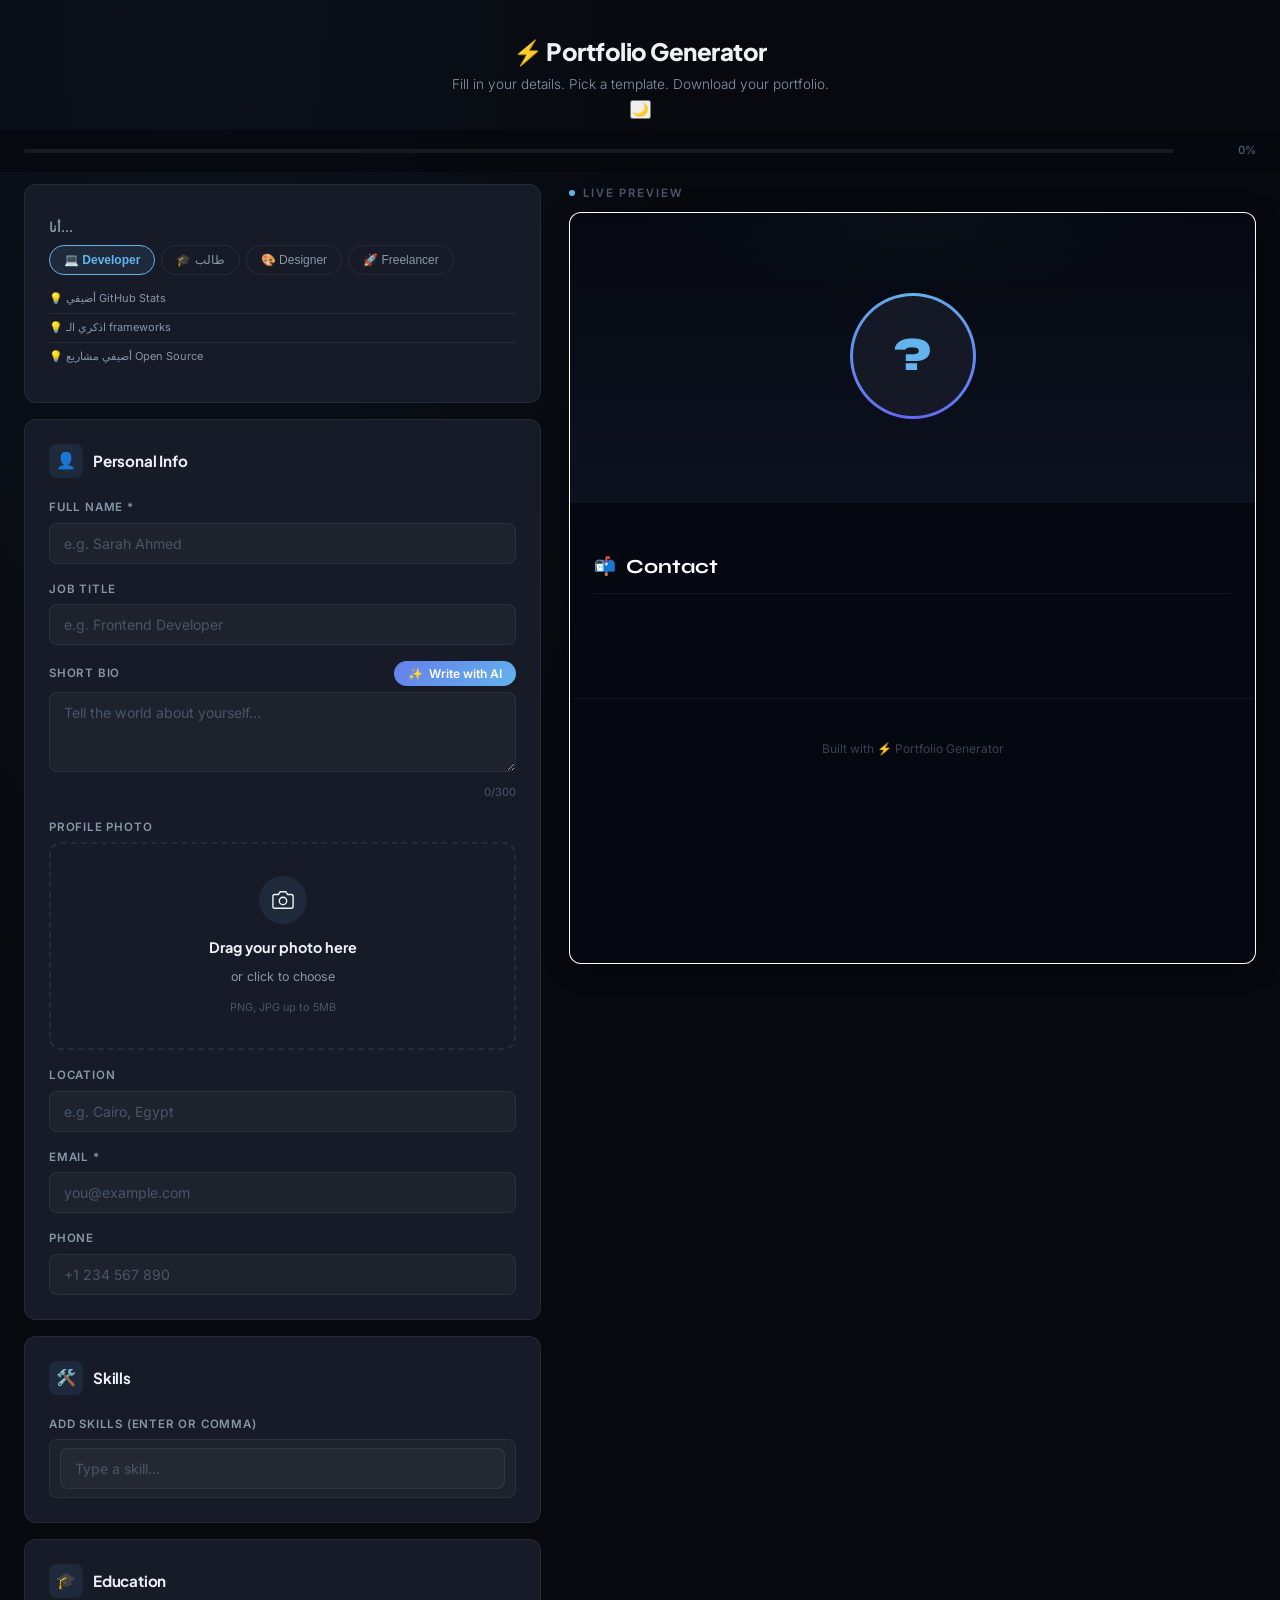
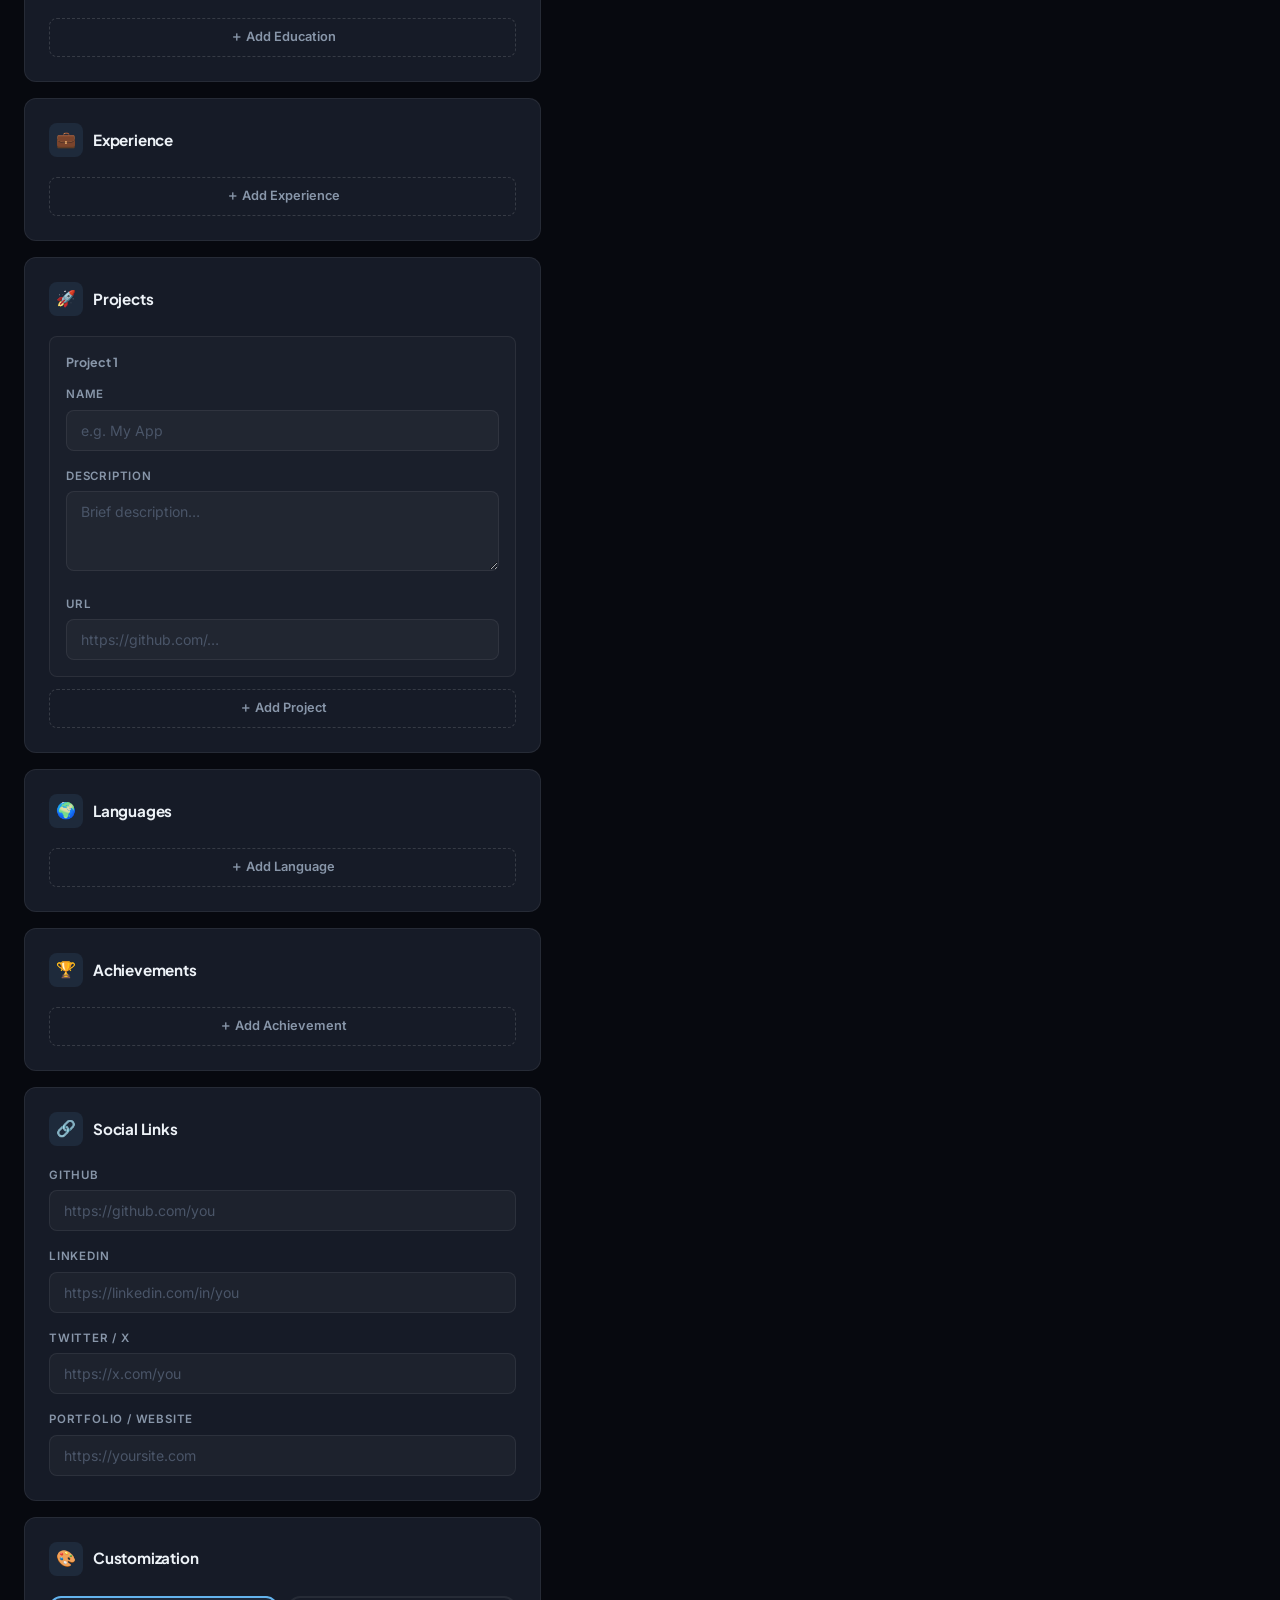
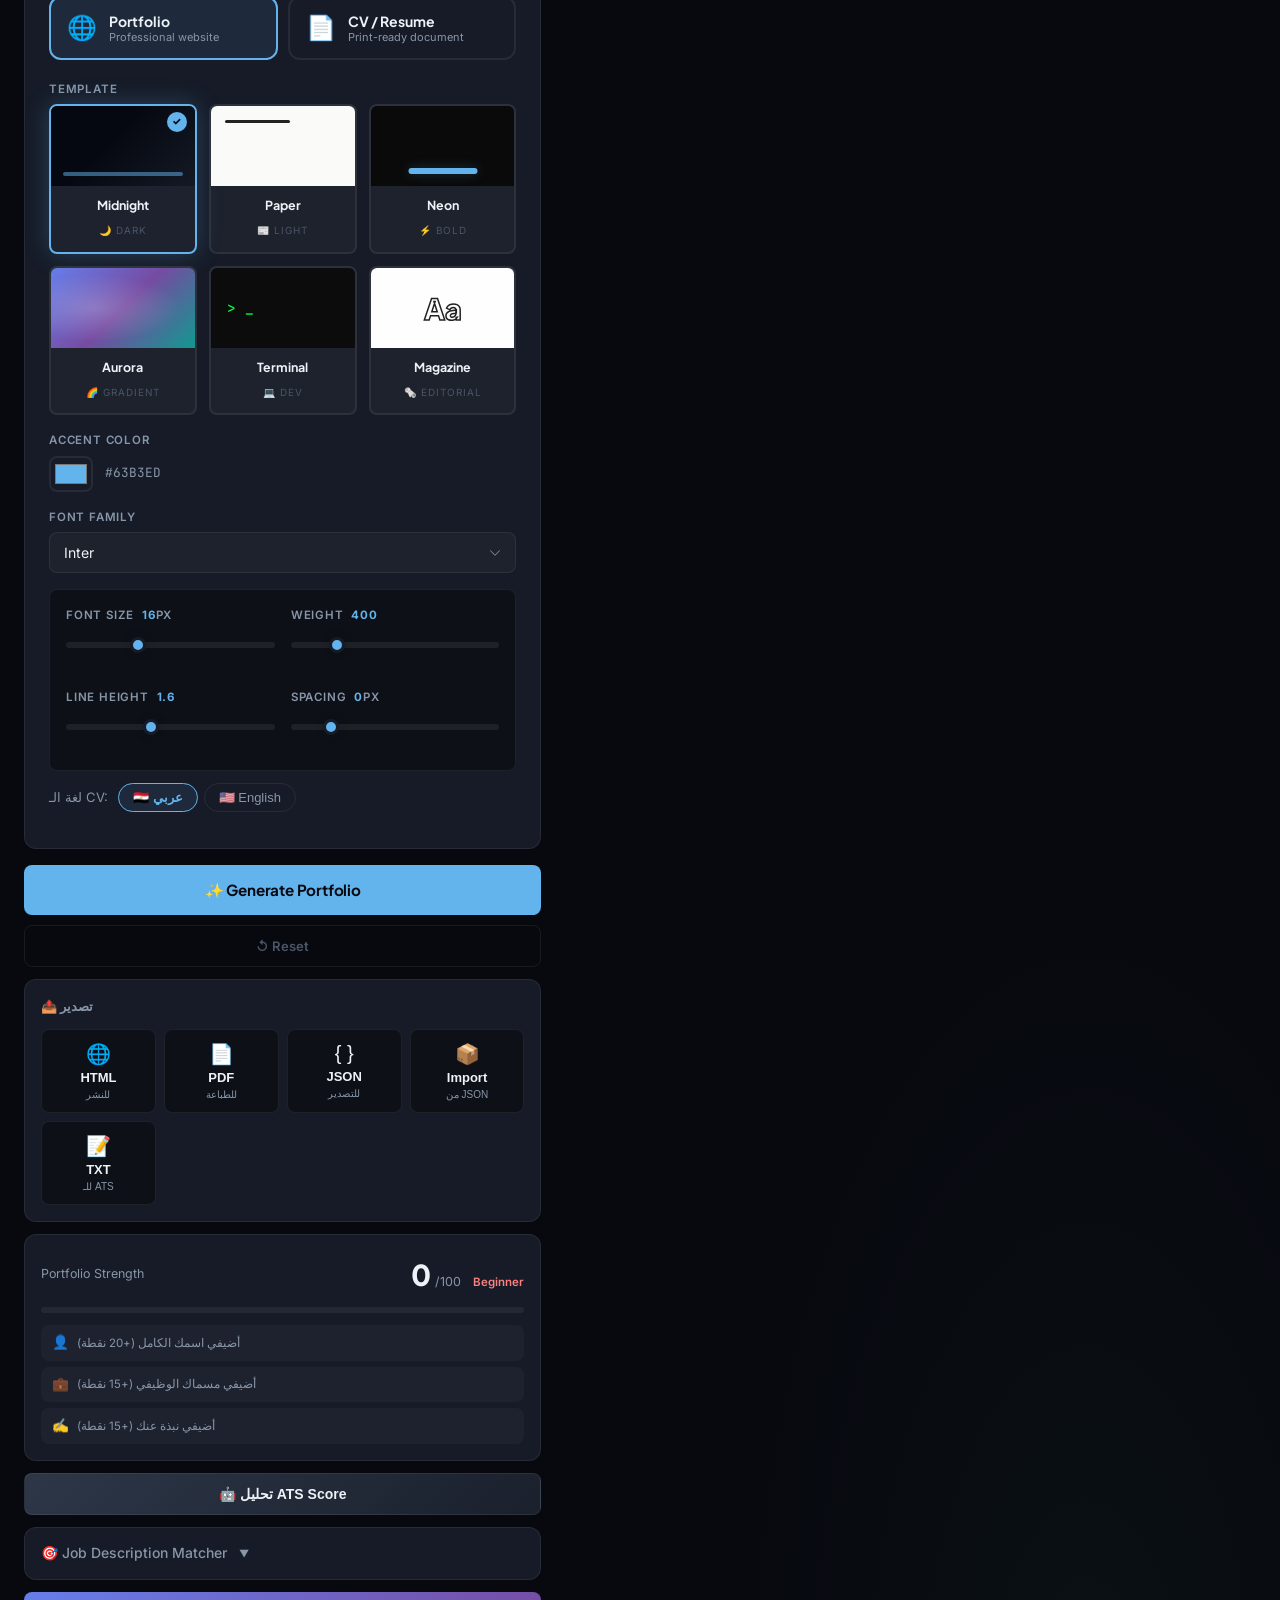
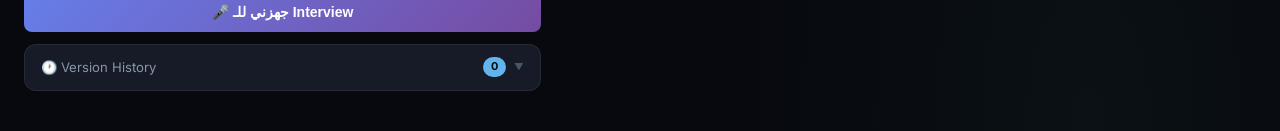
==== commit c83ee5c2: "update" ====
--- a/index.html
+++ b/index.html
@@ -31,7 +31,7 @@
   <!-- Fonts -->
   <link rel="preconnect" href="https://fonts.googleapis.com" />
   <link rel="preconnect" href="https://fonts.gstatic.com" crossorigin />
-  <link href="https://fonts.googleapis.com/css2?family=Plus+Jakarta+Sans:wght@400;500;600;700;800&family=Inter:wght@300;400;500&display=swap" rel="stylesheet" />
+  <link href="https://fonts.googleapis.com/css2?family=Plus+Jakarta+Sans:wght@400;500;600;700;800&family=Inter:wght@300;400;500;700&family=Outfit:wght@300;400;600;800&family=Playfair+Display:wght@400;700;900&family=Syne:wght@400;700;800&family=Lora:ital,wght@0,400;0,700;1,400&family=JetBrains+Mono:wght@400;700&family=Lexend:wght@300;400;600&family=Montserrat:wght@300;400;700;900&family=Poppins:wght@300;400;600;800&display=swap" rel="stylesheet" />
   <link rel="stylesheet" href="style.css">
 </head>
 <body>
@@ -69,7 +69,7 @@
     <div class="form-column" id="formColumn">
 
       <!-- Shared Portfolio Banner -->
-      <div id="sharedBanner" class="shared-banner" style="display:none">
+      <div id="sharedBanner" class="shared-banner hidden">
         <span>👀 You're viewing a shared Portfolio</span>
         <button type="button" onclick="window._clearSharedPortfolio()">Start Fresh</button>
       </div>
@@ -129,9 +129,9 @@
                 <p class="upload-sub">or click to choose</p>
                 <span class="upload-hint">PNG, JPG up to 5MB</span>
               </div>
-              <img id="photoPreviewImg" class="photo-preview-img" alt="Profile photo preview" style="display:none" />
-              <button class="remove-photo-btn" id="removePhotoBtn" type="button" style="display:none" aria-label="Remove photo">✕</button>
-              <input type="file" id="photoInput" accept="image/*" style="display:none" />
+              <img id="photoPreviewImg" class="photo-preview-img hidden" alt="Profile photo preview" />
+              <button class="remove-photo-btn hidden" id="removePhotoBtn" type="button" aria-label="Remove photo">✕</button>
+              <input type="file" id="photoInput" accept="image/*" class="hidden" aria-label="Upload profile photo" title="Upload profile photo" />
             </div>
           </div>
           <div class="field">
@@ -244,7 +244,7 @@
           <div class="field">
             <label for="github">GitHub</label>
             <input type="url" id="github" class="form-input" placeholder="https://github.com/you">
-            <div id="githubStatsPreview" style="display:none; margin-top:8px"></div>
+            <div id="githubStatsPreview" class="hidden github-stats-preview"></div>
           </div>
           <div class="field">
             <label for="linkedin">LinkedIn</label>
@@ -294,11 +294,47 @@
           <div class="field">
             <label for="fontSelect">Font Family</label>
             <select id="fontSelect" class="form-input">
-              <option value="Inter" selected>Inter</option>
-              <option value="Plus Jakarta Sans">Plus Jakarta Sans</option>
-              <option value="DM Sans">DM Sans</option>
-              <option value="Poppins">Poppins</option>
+              <optgroup label="Modern Sans-Serif">
+                <option value="Inter" selected>Inter</option>
+                <option value="Plus Jakarta Sans">Plus Jakarta Sans</option>
+                <option value="Outfit">Outfit</option>
+                <option value="Poppins">Poppins</option>
+                <option value="Lexend">Lexend</option>
+                <option value="Montserrat">Montserrat</option>
+              </optgroup>
+              <optgroup label="Elegant Serif">
+                <option value="Playfair Display">Playfair Display</option>
+                <option value="Lora">Lora</option>
+              </optgroup>
+              <optgroup label="Creative & Bold">
+                <option value="Syne">Syne</option>
+              </optgroup>
+              <optgroup label="Tech Mono">
+                <option value="JetBrains Mono">JetBrains Mono</option>
+              </optgroup>
             </select>
+          </div>
+
+          <!-- Advanced Typography -->
+          <div class="typography-controls">
+            <div class="typo-grid">
+              <div class="field">
+                <label for="fontSize">Font Size <span id="valFontSize">16</span>px</label>
+                <input type="range" id="fontSize" min="12" max="24" value="16" class="form-range">
+              </div>
+              <div class="field">
+                <label for="fontWeight">Weight <span id="valFontWeight">400</span></label>
+                <input type="range" id="fontWeight" min="300" max="800" step="100" value="400" class="form-range">
+              </div>
+              <div class="field">
+                <label for="lineHeight">Line Height <span id="valLineHeight">1.6</span></label>
+                <input type="range" id="lineHeight" min="1" max="2.5" step="0.1" value="1.6" class="form-range">
+              </div>
+              <div class="field">
+                <label for="letterSpacing">Spacing <span id="valLetterSpacing">0</span>px</label>
+                <input type="range" id="letterSpacing" min="-2" max="10" step="0.5" value="0" class="form-range">
+              </div>
+            </div>
           </div>
           <!-- Language Toggle -->
           <div class="lang-toggle">
@@ -312,7 +348,7 @@
       </div>
 
       <!-- Action Buttons -->
-      <div style="padding:0;">
+      <div class="actions-container">
         <button class="btn-generate" id="generateBtn" type="button">✨ Generate Portfolio</button>
         <div class="actions-row">
           <button class="btn-secondary hidden" id="downloadBtn" type="button">⬇ Download HTML</button>
@@ -321,7 +357,7 @@
         </div>
 
         <!-- Export Panel -->
-        <div class="export-panel" style="margin-top:12px">
+        <div class="export-panel">
           <div class="export-title">📤 تصدير</div>
           <div class="export-buttons">
             <button class="export-btn" onclick="exportHTML()" type="button"><span class="export-icon">🌐</span><span class="export-label">HTML</span><span class="export-sub">للنشر</span></button>
@@ -332,22 +368,22 @@
               <span class="export-label">Import</span>
               <span class="export-sub">من JSON</span>
             </button>
-            <input type="file" id="jsonImportInput" accept=".json" style="display:none" onchange="handleJSONImport(event)" />
+            <input type="file" id="jsonImportInput" accept=".json" class="hidden" onchange="handleJSONImport(event)" aria-label="Import portfolio JSON" />
             <button class="export-btn" onclick="exportTXT()" type="button"><span class="export-icon">📝</span><span class="export-label">TXT</span><span class="export-sub">للـ ATS</span></button>
           </div>
         </div>
 
         <!-- Share Box -->
-        <div id="shareBox" class="share-box" style="display:none">
+        <div id="shareBox" class="share-box hidden">
           <span class="share-label">🔗 Portfolio Link</span>
           <div class="share-input-row">
-            <input id="shareUrl" type="text" readonly class="share-url-input" />
+            <input id="shareUrl" type="text" readonly class="share-url-input" aria-label="Shareable portfolio URL" />
             <button type="button" class="btn-copy" id="copyShareBtn">Copy</button>
           </div>
           <p class="share-note">Anyone with this link can view your portfolio directly</p>
           
           <!-- QR Code Section -->
-          <div class="qr-section" id="qrSection" style="display:none">
+          <div class="qr-section hidden" id="qrSection">
             <div class="qr-label">📱 QR Code للمشاركة السريعة</div>
             <div class="qr-container">
               <img id="qrCodeImg" class="qr-image" alt="QR Code" />
@@ -377,29 +413,29 @@
 
         <!-- ATS Score Analyzer -->
         <button class="btn-ats" onclick="analyzeATS()" id="atsBtn" type="button">🤖 تحليل ATS Score</button>
-        <div id="atsPanel" style="display:none"></div>
+        <div id="atsPanel" class="hidden"></div>
 
         <!-- JD Matcher -->
         <div class="jd-matcher-panel">
           <div class="jd-header" onclick="toggleJDMatcher()">
             <span>🎯 Job Description Matcher</span>
-            <span class="jd-badge" id="jdMatchBadge" style="display:none">0%</span>
+            <span class="jd-badge hidden" id="jdMatchBadge">0%</span>
             <span class="jd-arrow">▼</span>
           </div>
-          <div id="jdMatcherBody" class="jd-body" style="display:none">
+          <div id="jdMatcherBody" class="jd-body hidden">
             <textarea id="jobDescInput" class="jd-textarea" placeholder="الصق هنا الـ Job Description من LinkedIn أو أي موقع..."></textarea>
             <div class="jd-actions-group">
               <button class="btn-match" onclick="matchJobDescription()" type="button">🎯 تحليل التطابق</button>
               <button class="btn-coverletter" onclick="generateCoverLetter()" id="coverLetterBtn" type="button">💌 اكتب Cover Letter</button>
             </div>
-            <div id="jdResults" style="display:none"></div>
-            <div id="coverLetterPanel" style="display:none"></div>
+            <div id="jdResults" class="hidden"></div>
+            <div id="coverLetterPanel" class="hidden"></div>
           </div>
         </div>
 
         <!-- Interview Prep -->
         <button class="btn-interview" onclick="generateInterviewPrep()" id="interviewBtn" type="button">🎤 جهزني للـ Interview</button>
-        <div id="interviewPanel" style="display:none"></div>
+        <div id="interviewPanel" class="hidden"></div>
 
         <!-- Version History -->
         <div class="version-panel" id="versionPanel">
@@ -418,7 +454,7 @@
     <div class="preview-column" id="previewColumn">
       <div class="preview-label"><span class="dot"></span> Live Preview</div>
       <div class="preview-frame-wrapper">
-        <iframe id="previewFrame" title="Portfolio Preview" sandbox="allow-same-origin"></iframe>
+        <iframe id="previewFrame" title="Portfolio Preview" sandbox="allow-same-origin allow-scripts"></iframe>
       </div>
     </div>
   </main>
@@ -451,6 +487,8 @@
   <script src="templates/magazine.js"></script>
   <script src="templates/cv-classic.js"></script>
   <script src="templates/cv-modern.js"></script>
+  <script src="templates/cv-ats.js"></script>
+  <script src="templates/cv-executive.js"></script>
   <script src="app.js"></script>
 </body>
 </html>
--- a/style.css
+++ b/style.css
@@ -95,8 +95,8 @@
   margin: 0 auto; display: flex;
   align-items: center; gap: 12px;
   background: rgba(7,9,15,0.85);
+  -webkit-backdrop-filter: blur(12px);
   backdrop-filter: blur(12px);
-  -webkit-backdrop-filter: blur(12px);
 }
 .progress-bar-track {
   flex: 1; height: 4px;
@@ -245,6 +245,7 @@
   border-color: var(--danger);
   box-shadow: 0 0 0 3px rgba(252,129,129,0.12);
 }
+.github-stats-preview { margin-top: 8px; }
 .field input[type="color"] {
   width: 44px; height: 36px; padding: 2px;
   border: 2px solid var(--border);
@@ -512,6 +513,7 @@
 .btn-ghost:hover { color: var(--text-secondary); border-color: var(--border-hover); }
 .actions-row { display: flex; gap: 10px; margin-top: 10px; }
 .actions-row button { flex: 1; }
+.actions-container { padding: 0; }
 .hidden { display: none !important; }
 
 /* ---------- Toast System ---------- */
@@ -762,7 +764,7 @@
    ═══════════════════════════════════════════ */
 .export-panel {
   background: var(--bg-card); border: 1px solid var(--border);
-  border-radius: var(--radius); padding: 16px;
+  border-radius: var(--radius); padding: 16px; margin-top: 12px;
 }
 .export-title { font-size: 13px; font-weight: 600; color: var(--text-secondary); margin-bottom: 12px; }
 .export-buttons { display: grid; grid-template-columns: repeat(4, 1fr); gap: 8px; }
@@ -927,3 +929,41 @@
   .profile-types { gap: 4px; }
   .profile-type-btn { font-size: 11px; padding: 6px 10px; }
 }
+
+/* ---------- Typography Controls ---------- */
+.typography-controls {
+  margin-top: 16px;
+  padding: 16px;
+  background: var(--bg-secondary);
+  border-radius: var(--radius-sm);
+  border: 1px solid var(--border);
+}
+.typo-grid {
+  display: grid;
+  grid-template-columns: 1fr 1fr;
+  gap: 16px;
+}
+.form-range {
+  width: 100%;
+  height: 6px;
+  background: var(--border);
+  border-radius: 99px;
+  -webkit-appearance: none;
+  appearance: none;
+  cursor: pointer;
+  margin-top: 8px;
+}
+.form-range::-webkit-slider-thumb {
+  -webkit-appearance: none;
+  width: 16px;
+  height: 16px;
+  background: var(--accent);
+  border-radius: 50%;
+  border: 3px solid var(--bg-card);
+  box-shadow: 0 0 10px rgba(0,0,0,0.2);
+}
+.field label span {
+  color: var(--accent);
+  font-weight: 700;
+  margin-left: 4px;
+}
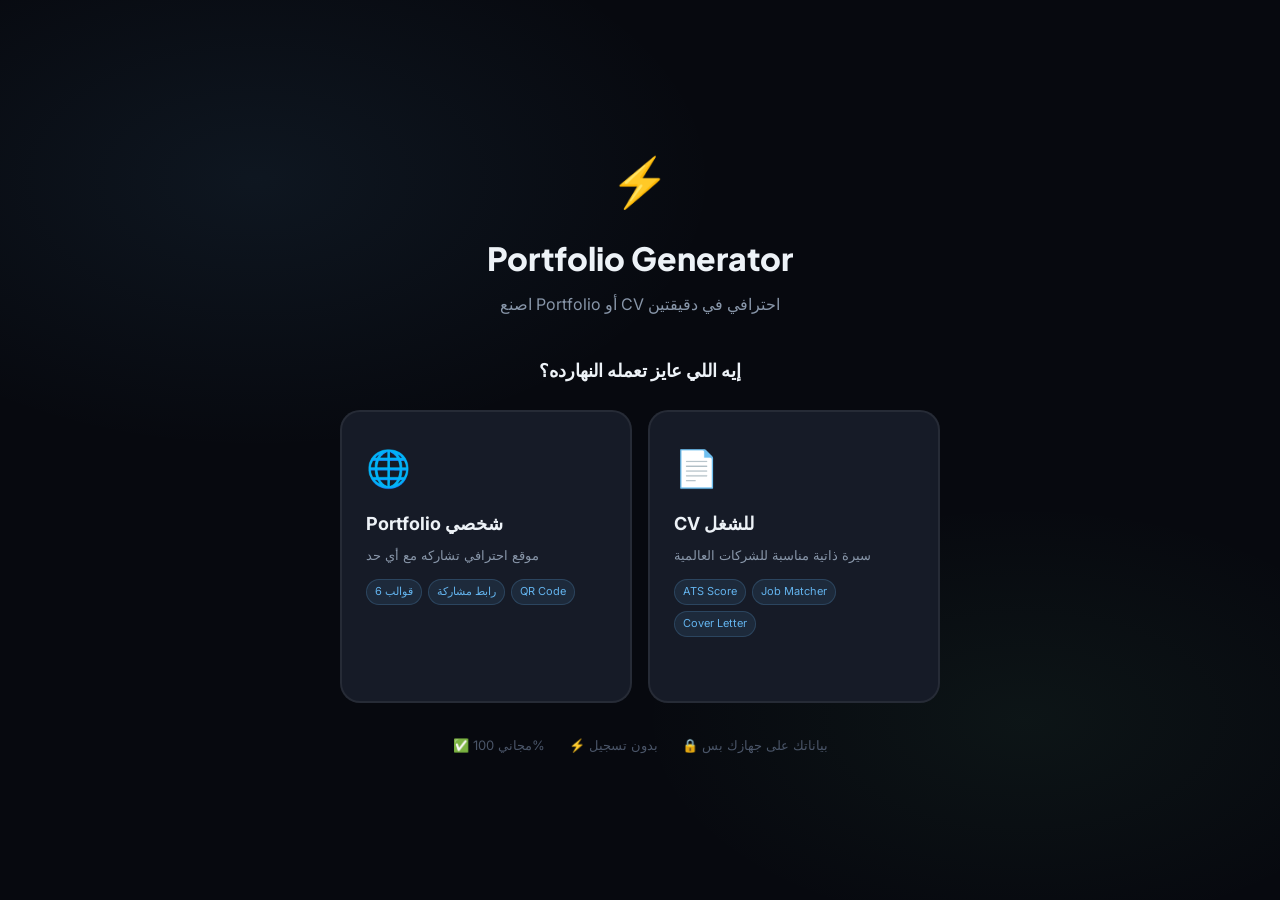
==== commit 7239e5f5: "✨ major update: UX overhaul + new features" ====
--- a/index.html
+++ b/index.html
@@ -44,6 +44,41 @@
     </div>
   </div>
 
+  <!-- =================== ONBOARDING SCREEN =================== -->
+  <div id="onboardingScreen" class="onboarding-screen" style="display:none">
+    <div class="ob-bg-decoration"></div>
+    <div class="ob-header">
+      <div class="ob-logo">⚡</div>
+      <h1 class="ob-title">Portfolio Generator</h1>
+      <p class="ob-subtitle">اصنع Portfolio أو CV احترافي في دقيقتين</p>
+    </div>
+    <div class="ob-question">إيه اللي عايز تعمله النهارده؟</div>
+    <div class="ob-cards">
+      <div class="ob-card" onclick="startOnboarding('portfolio')">
+        <div class="ob-card-icon">🌐</div>
+        <div class="ob-card-title">Portfolio شخصي</div>
+        <div class="ob-card-desc">موقع احترافي تشاركه مع أي حد</div>
+        <div class="ob-card-tags"><span>6 قوالب</span><span>رابط مشاركة</span><span>QR Code</span></div>
+        <div class="ob-card-arrow">ابدأ ←</div>
+      </div>
+      <div class="ob-card" onclick="startOnboarding('cv')">
+        <div class="ob-card-icon">📄</div>
+        <div class="ob-card-title">CV للشغل</div>
+        <div class="ob-card-desc">سيرة ذاتية مناسبة للشركات العالمية</div>
+        <div class="ob-card-tags"><span>ATS Score</span><span>Job Matcher</span><span>Cover Letter</span></div>
+        <div class="ob-card-arrow">ابدأ ←</div>
+      </div>
+    </div>
+    <div class="ob-proof">
+      <span>✅ مجاني 100%</span>
+      <span>⚡ بدون تسجيل</span>
+      <span>🔒 بياناتك على جهازك بس</span>
+    </div>
+  </div>
+
+  <!-- =================== MAIN APP =================== -->
+  <div id="mainApp">
+
   <header class="app-header">
     <div class="header-content">
       <div class="header-logo">
@@ -72,6 +107,15 @@
       <div id="sharedBanner" class="shared-banner hidden">
         <span>👀 You're viewing a shared Portfolio</span>
         <button type="button" onclick="window._clearSharedPortfolio()">Start Fresh</button>
+      </div>
+
+      <!-- Progress Wizard -->
+      <div class="progress-wizard" id="progressWizard">
+        <div class="steps-track"></div>
+        <div class="step-info">
+          <span id="stepTitle" class="step-title-text"></span>
+          <span id="stepDesc" class="step-desc-text"></span>
+        </div>
       </div>
 
 
@@ -347,6 +391,13 @@
         </div>
       </div>
 
+      <!-- Step Navigation -->
+      <div class="step-navigation" id="stepNavigation">
+        <button class="step-nav-btn prev" id="prevBtn" onclick="goToPrevStep()" type="button">→ السابق</button>
+        <div class="step-nav-center"><span id="stepCounter" class="step-counter"></span></div>
+        <button class="step-nav-btn next" id="nextBtn" onclick="goToNextStep()" type="button">التالي ←</button>
+      </div>
+
       <!-- Action Buttons -->
       <div class="actions-container">
         <button class="btn-generate" id="generateBtn" type="button">✨ Generate Portfolio</button>
@@ -437,6 +488,21 @@
         <button class="btn-interview" onclick="generateInterviewPrep()" id="interviewBtn" type="button">🎤 جهزني للـ Interview</button>
         <div id="interviewPanel" class="hidden"></div>
 
+        <!-- AI Content Editor -->
+        <div class="form-section ai-editor-section">
+          <div class="section-header">
+            <div class="section-icon">🤖</div>
+            <h2 class="section-title">AI Content Assistant</h2>
+          </div>
+          <div class="field">
+            <label for="aiPromptInput">اكتب التعديل اللي عايزه</label>
+            <textarea id="aiPromptInput" class="ai-prompt-input" rows="3" placeholder="مثال: عدّل البايو ليكون أكثر احترافية... أو: أضف مهارات frontend..."></textarea>
+          </div>
+          <button class="btn-ai-edit" id="aiEditBtn" type="button" onclick="aiEditContent()">✨ نفّذ التعديل</button>
+          <div id="aiResultPanel" class="hidden"></div>
+          <p class="ai-note-small">💡 يعمل بأفضل شكل مع Claude API Key، وبدونه يقدم نصائح مجانية</p>
+        </div>
+
         <!-- Version History -->
         <div class="version-panel" id="versionPanel">
           <div class="version-header" id="versionHeaderBtn">
@@ -453,6 +519,11 @@
     <!-- =================== PREVIEW COLUMN =================== -->
     <div class="preview-column" id="previewColumn">
       <div class="preview-label"><span class="dot"></span> Live Preview</div>
+      <!-- Demo Banner -->
+      <div id="demoBanner" class="demo-banner" style="display:none">
+        <span>👀 هذا مثال توضيحي — ابدأ بكتابة اسمك لتري portfolio بتاعك!</span>
+        <button onclick="hideDemoPreview(); document.getElementById('fullName').focus()">ابدأ الآن ←</button>
+      </div>
       <div class="preview-frame-wrapper">
         <iframe id="previewFrame" title="Portfolio Preview" sandbox="allow-same-origin allow-scripts"></iframe>
       </div>
@@ -478,6 +549,17 @@
     </button>
   </nav>
 
+  </div><!-- /mainApp -->
+
+  <!-- FAB - Floating Generate Button -->
+  <div class="fab-container" id="fabContainer">
+    <div class="fab-score-mini" id="fabScore">0%</div>
+    <button class="fab-btn" onclick="document.getElementById('generateBtn').click()" type="button">
+      <span class="fab-icon">✨</span>
+      <span class="fab-text">Generate</span>
+    </button>
+  </div>
+
   <!-- Template scripts -->
   <script src="templates/modern.js"></script>
   <script src="templates/minimal.js"></script>
--- a/style.css
+++ b/style.css
@@ -123,12 +123,12 @@
   padding: 12px 24px 40px;
 }
 .form-column {
-  width: 42%; flex-shrink: 0;
+  width: 38%; flex-shrink: 0;
   display: flex; flex-direction: column; gap: 16px;
 }
 .preview-column {
   flex: 1; position: sticky;
-  top: 60px; height: calc(100vh - 120px);
+  top: 48px; min-height: calc(100vh - 80px);
   display: flex; flex-direction: column;
 }
 .preview-label {
@@ -967,3 +967,249 @@
   font-weight: 700;
   margin-left: 4px;
 }
+
+/* ═══════════════════════════════════════════
+   ATS Score Analyzer Styles
+   ═══════════════════════════════════════════ */
+.ats-result { padding: 20px; background: var(--bg-card); border-radius: var(--radius); border: 1px solid var(--border); margin-top: 12px; }
+.ats-header { display: flex; align-items: center; gap: 20px; margin-bottom: 20px; }
+.ats-score-circle { width: 80px; height: 80px; border-radius: 50%; border: 4px solid; display: flex; flex-direction: column; align-items: center; justify-content: center; flex-shrink: 0; }
+.ats-score-num { font-size: 24pt; font-weight: 800; line-height: 1; }
+.ats-score-label { font-size: 0.7rem; color: var(--text-muted); }
+.ats-grade { font-size: 1.1rem; font-weight: 700; margin-bottom: 4px; }
+.ats-desc { font-size: 0.8rem; color: var(--text-secondary); }
+.ats-tips-title { font-size: 0.85rem; font-weight: 600; color: var(--text-primary); margin-bottom: 10px; }
+.ats-tips-list { display: flex; flex-direction: column; gap: 8px; }
+.ats-tip-item { display: flex; align-items: center; gap: 10px; padding: 10px 14px; background: var(--bg-secondary); border-radius: 8px; border: 1px solid var(--border); }
+.ats-tip-icon { font-size: 1.1rem; flex-shrink: 0; }
+.ats-tip-text { flex: 1; font-size: 0.85rem; color: var(--text-primary); }
+.ats-tip-pts { font-size: 0.75rem; font-weight: 700; color: var(--accent); background: var(--accent-dim); padding: 3px 8px; border-radius: 12px; white-space: nowrap; }
+.ats-perfect { text-align: center; font-size: 1rem; color: var(--success); font-weight: 600; padding: 16px 0; }
+
+/* ═══════════════════════════════════════════
+   JD Matcher Styles
+   ═══════════════════════════════════════════ */
+.jd-result { padding: 16px; }
+.jd-score { font-size: 1.8rem; font-weight: 800; text-align: center; margin-bottom: 16px; }
+.jd-matched-section, .jd-missing-section { margin-bottom: 14px; }
+.jd-matched-section h4, .jd-missing-section h4 { font-size: 0.85rem; font-weight: 600; color: var(--text-primary); margin-bottom: 8px; }
+.jd-tags { display: flex; flex-wrap: wrap; gap: 6px; }
+.jd-tag { font-size: 0.75rem; padding: 4px 10px; border-radius: 14px; font-weight: 500; }
+.jd-tag.matched { background: rgba(104, 211, 145, 0.15); color: var(--success); border: 1px solid rgba(104, 211, 145, 0.3); }
+.jd-tag.missing { background: rgba(252, 129, 129, 0.12); color: var(--danger); border: 1px solid rgba(252, 129, 129, 0.3); }
+.jd-advice { font-size: 0.8rem; color: var(--text-secondary); margin-top: 10px; font-style: italic; }
+.jd-badge { font-size: 0.65rem; font-weight: 700; color: #fff; padding: 2px 8px; border-radius: 10px; }
+
+/* ═══════════════════════════════════════════
+   Interview Prep Styles
+   ═══════════════════════════════════════════ */
+.interview-section { margin-bottom: 18px; }
+.interview-title { font-size: 0.95rem; font-weight: 700; color: var(--text-primary); margin-bottom: 10px; }
+.elevator-pitch { font-size: 0.9rem; color: var(--accent); font-style: italic; line-height: 1.7; padding: 14px; background: var(--accent-dim); border-radius: 8px; border-left: 3px solid var(--accent); direction: rtl; text-align: right; }
+.question-card { padding: 14px; background: var(--bg-secondary); border-radius: 8px; border: 1px solid var(--border); margin-bottom: 10px; }
+.question-header { display: flex; justify-content: space-between; align-items: center; margin-bottom: 8px; }
+.q-num { font-size: 0.75rem; font-weight: 700; color: var(--accent); background: var(--accent-dim); padding: 3px 10px; border-radius: 10px; }
+.q-type { font-size: 0.7rem; font-weight: 600; color: var(--text-secondary); }
+.question-text { font-size: 0.9rem; font-weight: 600; color: var(--text-primary); direction: rtl; text-align: right; }
+.answer-details { margin-top: 8px; }
+.answer-details summary { font-size: 0.8rem; color: var(--accent); cursor: pointer; direction: rtl; text-align: right; }
+.ideal-answer { font-size: 0.85rem; color: var(--text-secondary); line-height: 1.7; padding: 10px; margin-top: 6px; background: var(--bg-card); border-radius: 6px; direction: rtl; text-align: right; }
+.q-tip { font-size: 0.8rem; color: var(--warning); margin-top: 6px; direction: rtl; text-align: right; }
+.interview-section.two-col { display: grid; grid-template-columns: 1fr 1fr; gap: 10px; }
+.interview-card { padding: 14px; background: var(--bg-secondary); border-radius: 8px; border: 1px solid var(--border); }
+.interview-text { font-size: 0.85rem; color: var(--text-secondary); line-height: 1.7; direction: rtl; text-align: right; }
+
+/* ═══════════════════════════════════════════
+   Cover Letter Styles
+   ═══════════════════════════════════════════ */
+.cover-letter-result { margin-top: 12px; }
+.cl-header { display: flex; justify-content: space-between; align-items: center; margin-bottom: 10px; font-weight: 600; color: var(--text-primary); }
+.btn-copy-cl { font-size: 0.8rem; padding: 5px 12px; background: var(--accent-dim); color: var(--accent); border: 1px solid var(--accent); border-radius: 6px; cursor: pointer; transition: all 0.2s; }
+.btn-copy-cl:hover { background: var(--accent); color: #fff; }
+
+/* ═══════════════════════════════════════════
+   AI Content Editor Styles
+   ═══════════════════════════════════════════ */
+.ai-editor-section { border-color: rgba(99, 179, 237, 0.2) !important; }
+.ai-prompt-input {
+  width: 100%; box-sizing: border-box;
+  padding: 12px 16px; background: var(--bg-secondary);
+  border: 1px solid var(--border); border-radius: 8px;
+  color: var(--text-primary); font-size: 0.85rem;
+  font-family: inherit; resize: vertical; direction: rtl;
+  text-align: right; transition: border-color 0.2s;
+}
+.ai-prompt-input:focus { outline: none; border-color: var(--border-focus); }
+.btn-ai-edit {
+  width: 100%; padding: 12px; margin-top: 10px;
+  background: linear-gradient(135deg, var(--accent), #805AD5);
+  color: #fff; border: none; border-radius: 8px;
+  font-size: 0.9rem; font-weight: 600; cursor: pointer;
+  transition: all 0.25s; font-family: inherit;
+}
+.btn-ai-edit:hover { transform: translateY(-1px); box-shadow: 0 4px 16px rgba(99, 179, 237, 0.3); }
+.ai-note-small { font-size: 0.7rem; color: var(--text-muted); text-align: center; margin-top: 8px; }
+.ai-result-card { padding: 16px; border-radius: 8px; margin-top: 12px; }
+.ai-result-card.success { background: rgba(104, 211, 145, 0.1); border: 1px solid rgba(104, 211, 145, 0.3); }
+.ai-result-card.info { background: var(--accent-dim); border: 1px solid rgba(99, 179, 237, 0.2); }
+.ai-result-title { font-size: 0.95rem; font-weight: 700; color: var(--text-primary); margin-bottom: 8px; }
+.ai-change { font-size: 0.85rem; color: var(--success); padding: 4px 0; direction: rtl; text-align: right; }
+.ai-note { font-size: 0.8rem; color: var(--text-secondary); margin-bottom: 10px; direction: rtl; text-align: right; font-style: italic; }
+.ai-tips-list { display: flex; flex-direction: column; gap: 8px; }
+.ai-tip { font-size: 0.83rem; color: var(--text-primary); padding: 8px 12px; background: var(--bg-secondary); border-radius: 6px; direction: rtl; text-align: right; line-height: 1.6; }
+
+/* ═══════════════════════════════════════════
+   Onboarding Screen
+   ═══════════════════════════════════════════ */
+.onboarding-screen {
+  position: fixed; inset: 0; background: var(--bg-primary);
+  display: flex; flex-direction: column; align-items: center; justify-content: center;
+  z-index: 1000; padding: 24px;
+  transition: opacity 0.35s ease, transform 0.35s ease;
+}
+.ob-bg-decoration {
+  position: absolute; inset: 0;
+  background:
+    radial-gradient(ellipse 60% 50% at 20% 20%, rgba(99,179,237,0.08), transparent 60%),
+    radial-gradient(ellipse 50% 40% at 80% 80%, rgba(104,211,145,0.06), transparent 60%);
+  pointer-events: none;
+}
+.ob-header { text-align: center; margin-bottom: 40px; position: relative; }
+.ob-logo { font-size: 48px; margin-bottom: 12px; }
+.ob-title { font-family: var(--font-display); font-size: 32px; font-weight: 800; color: var(--text-primary); margin-bottom: 8px; }
+.ob-subtitle { font-size: 16px; color: var(--text-secondary); }
+.ob-question { font-size: 18px; font-weight: 600; color: var(--text-primary); margin-bottom: 24px; text-align: center; position: relative; }
+.ob-cards { display: grid; grid-template-columns: 1fr 1fr; gap: 16px; width: 100%; max-width: 600px; margin-bottom: 32px; position: relative; }
+.ob-card {
+  background: var(--bg-card); border: 2px solid var(--border); border-radius: 20px;
+  padding: 28px 24px; cursor: pointer; transition: all 0.25s cubic-bezier(0.4,0,0.2,1);
+  position: relative; overflow: hidden;
+}
+.ob-card::before { content:''; position:absolute; inset:0; background:linear-gradient(135deg,var(--accent-dim),transparent); opacity:0; transition:opacity 0.25s; }
+.ob-card:hover { border-color: var(--accent); transform: translateY(-4px); box-shadow: 0 20px 40px rgba(0,0,0,0.3); }
+.ob-card:hover::before { opacity: 1; }
+.ob-card-icon { font-size: 36px; margin-bottom: 12px; position: relative; }
+.ob-card-title { font-size: 18px; font-weight: 700; color: var(--text-primary); margin-bottom: 6px; position: relative; }
+.ob-card-desc { font-size: 13px; color: var(--text-secondary); margin-bottom: 14px; position: relative; }
+.ob-card-tags { display: flex; flex-wrap: wrap; gap: 6px; margin-bottom: 16px; position: relative; }
+.ob-card-tags span { font-size: 11px; padding: 3px 8px; background: var(--accent-dim); color: var(--accent); border-radius: 99px; border: 1px solid rgba(99,179,237,0.2); }
+.ob-card-arrow { font-size: 13px; font-weight: 700; color: var(--accent); opacity: 0; transform: translateX(-8px); transition: all 0.2s; position: relative; }
+.ob-card:hover .ob-card-arrow { opacity: 1; transform: translateX(0); }
+.ob-proof { display: flex; gap: 24px; font-size: 13px; color: var(--text-muted); position: relative; }
+@media (max-width: 500px) {
+  .ob-cards { grid-template-columns: 1fr; }
+  .ob-proof { flex-direction: column; align-items: center; gap: 8px; }
+}
+
+/* ═══════════════════════════════════════════
+   Progress Steps Wizard
+   ═══════════════════════════════════════════ */
+.progress-wizard {
+  background: var(--bg-card); border: 1px solid var(--border);
+  border-radius: var(--radius); padding: 20px; margin-bottom: 20px;
+  position: sticky; top: 70px; z-index: 50;
+  -webkit-backdrop-filter: blur(10px); backdrop-filter: blur(10px);
+}
+.steps-track { display: flex; align-items: center; justify-content: center; margin-bottom: 14px; }
+.step-indicator { display: flex; flex-direction: column; align-items: center; gap: 6px; cursor: pointer; transition: var(--transition); }
+.step-indicator:hover .step-dot { border-color: var(--accent); }
+.step-dot {
+  width: 40px; height: 40px; border-radius: 50%; border: 2px solid var(--border);
+  background: var(--bg-secondary); display: flex; align-items: center; justify-content: center;
+  font-size: 16px; transition: all 0.25s ease; color: var(--text-secondary);
+}
+.step-indicator.active .step-dot { border-color: var(--accent); background: var(--accent-dim); box-shadow: 0 0 0 4px rgba(99,179,237,0.1); color: var(--accent); }
+.step-indicator.done .step-dot { border-color: var(--success); background: rgba(104,211,145,0.1); color: var(--success); font-size: 14px; font-weight: 700; }
+.step-label { font-size: 11px; color: var(--text-muted); white-space: nowrap; }
+.step-indicator.active .step-label { color: var(--accent); font-weight: 600; }
+.step-indicator.done .step-label { color: var(--success); }
+.step-line { height: 2px; width: 40px; background: var(--border); margin: 0 4px; margin-bottom: 22px; transition: background 0.3s; }
+.step-line.done { background: var(--success); }
+.step-info { text-align: center; }
+.step-title-text { font-size: 15px; font-weight: 700; color: var(--text-primary); display: block; }
+.step-desc-text { font-size: 12px; color: var(--text-secondary); }
+
+/* Step Navigation */
+.step-navigation {
+  display: flex; justify-content: space-between; align-items: center;
+  margin-top: 20px; padding: 16px 0;
+  border-top: 1px solid var(--border);
+}
+.step-nav-btn {
+  padding: 10px 24px; border-radius: var(--radius-sm); font-size: 14px;
+  font-weight: 600; cursor: pointer; transition: var(--transition);
+  border: 1px solid var(--border); background: var(--bg-card); color: var(--text-secondary);
+  font-family: inherit;
+}
+.step-nav-btn:hover { border-color: var(--accent); color: var(--accent); }
+.step-nav-btn.next { background: var(--accent); border-color: var(--accent); color: var(--bg-primary); }
+.step-nav-btn.next:hover { opacity: 0.9; transform: translateX(2px); }
+.step-nav-btn.next.final { background: linear-gradient(135deg, #63B3ED, #68D391); border-color: transparent; padding: 10px 32px; }
+.step-counter { font-size: 12px; color: var(--text-muted); }
+
+/* ═══════════════════════════════════════════
+   Demo Banner
+   ═══════════════════════════════════════════ */
+.demo-banner {
+  display: flex; align-items: center; justify-content: space-between; gap: 12px;
+  padding: 10px 16px;
+  background: linear-gradient(135deg, rgba(99,179,237,0.15), rgba(104,211,145,0.1));
+  border: 1px solid rgba(99,179,237,0.3); border-radius: var(--radius-sm);
+  margin-bottom: 12px; font-size: 13px; color: var(--accent); transition: opacity 0.3s;
+}
+.demo-banner button {
+  padding: 5px 12px; background: var(--accent); color: var(--bg-primary);
+  border: none; border-radius: 99px; font-size: 12px; font-weight: 700;
+  cursor: pointer; white-space: nowrap; font-family: inherit;
+}
+
+/* ═══════════════════════════════════════════
+   FAB - Floating Generate Button
+   ═══════════════════════════════════════════ */
+.fab-container {
+  position: fixed; bottom: 24px; right: 24px;
+  display: flex; align-items: center; gap: 8px; z-index: 200;
+  animation: fadeUp 0.5s 1s both;
+}
+.fab-score-mini {
+  padding: 4px 10px; border-radius: 99px; font-size: 12px; font-weight: 700;
+  color: white; background: var(--danger); transition: background 0.3s;
+  box-shadow: 0 4px 12px rgba(0,0,0,0.3);
+}
+.fab-btn {
+  display: flex; align-items: center; gap: 8px;
+  padding: 14px 24px; background: var(--accent); color: var(--bg-primary);
+  border: none; border-radius: 99px; font-size: 15px; font-weight: 700;
+  cursor: pointer; box-shadow: 0 8px 24px rgba(99,179,237,0.4);
+  transition: all 0.25s ease; font-family: var(--font-display);
+}
+.fab-btn:hover { transform: translateY(-2px) scale(1.03); box-shadow: 0 12px 32px rgba(99,179,237,0.5); }
+.fab-btn:active { transform: scale(0.97); }
+.fab-icon { font-size: 18px; }
+@media (max-width: 768px) { .fab-container { bottom: 80px; right: 16px; } }
+
+/* ═══════════════════════════════════════════
+   Empty States
+   ═══════════════════════════════════════════ */
+.empty-state {
+  text-align: center; padding: 28px 20px;
+  background: rgba(255,255,255,0.02); border: 2px dashed var(--border);
+  border-radius: var(--radius); transition: border-color 0.2s;
+}
+.empty-state:hover { border-color: rgba(99,179,237,0.3); }
+.empty-icon { font-size: 32px; margin-bottom: 8px; }
+.empty-title { font-size: 15px; font-weight: 700; color: var(--text-primary); margin-bottom: 4px; }
+.empty-desc { font-size: 13px; color: var(--text-secondary); margin-bottom: 16px; line-height: 1.5; }
+.empty-action-btn {
+  padding: 8px 20px; background: var(--accent-dim); border: 1px solid var(--accent);
+  color: var(--accent); border-radius: var(--radius-sm); font-size: 13px; font-weight: 600;
+  cursor: pointer; transition: var(--transition); margin-bottom: 10px; font-family: inherit;
+}
+.empty-action-btn:hover { background: var(--accent); color: var(--bg-primary); }
+.empty-tip { font-size: 11px; color: var(--text-muted); font-style: italic; }
+
+/* fadeUp animation */
+@keyframes fadeUp {
+  from { opacity: 0; transform: translateY(12px); }
+  to { opacity: 1; transform: translateY(0); }
+}
